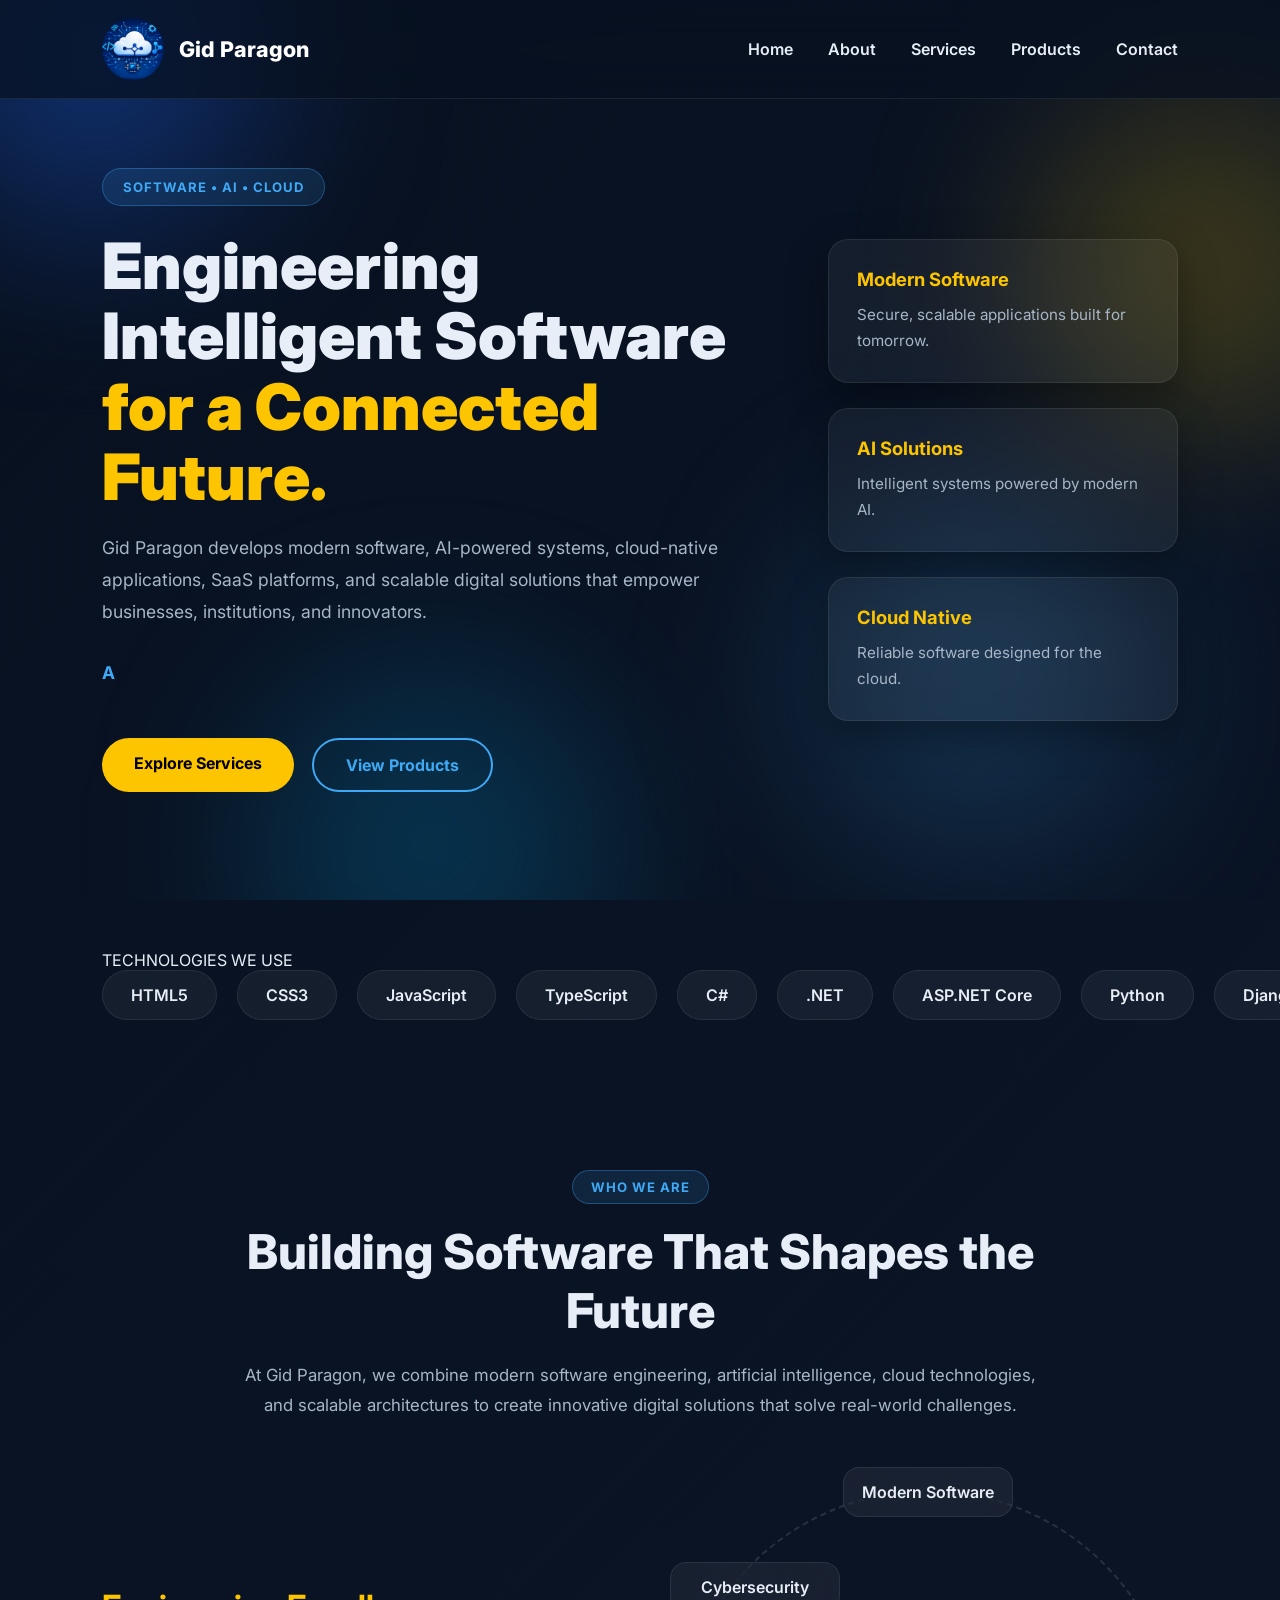
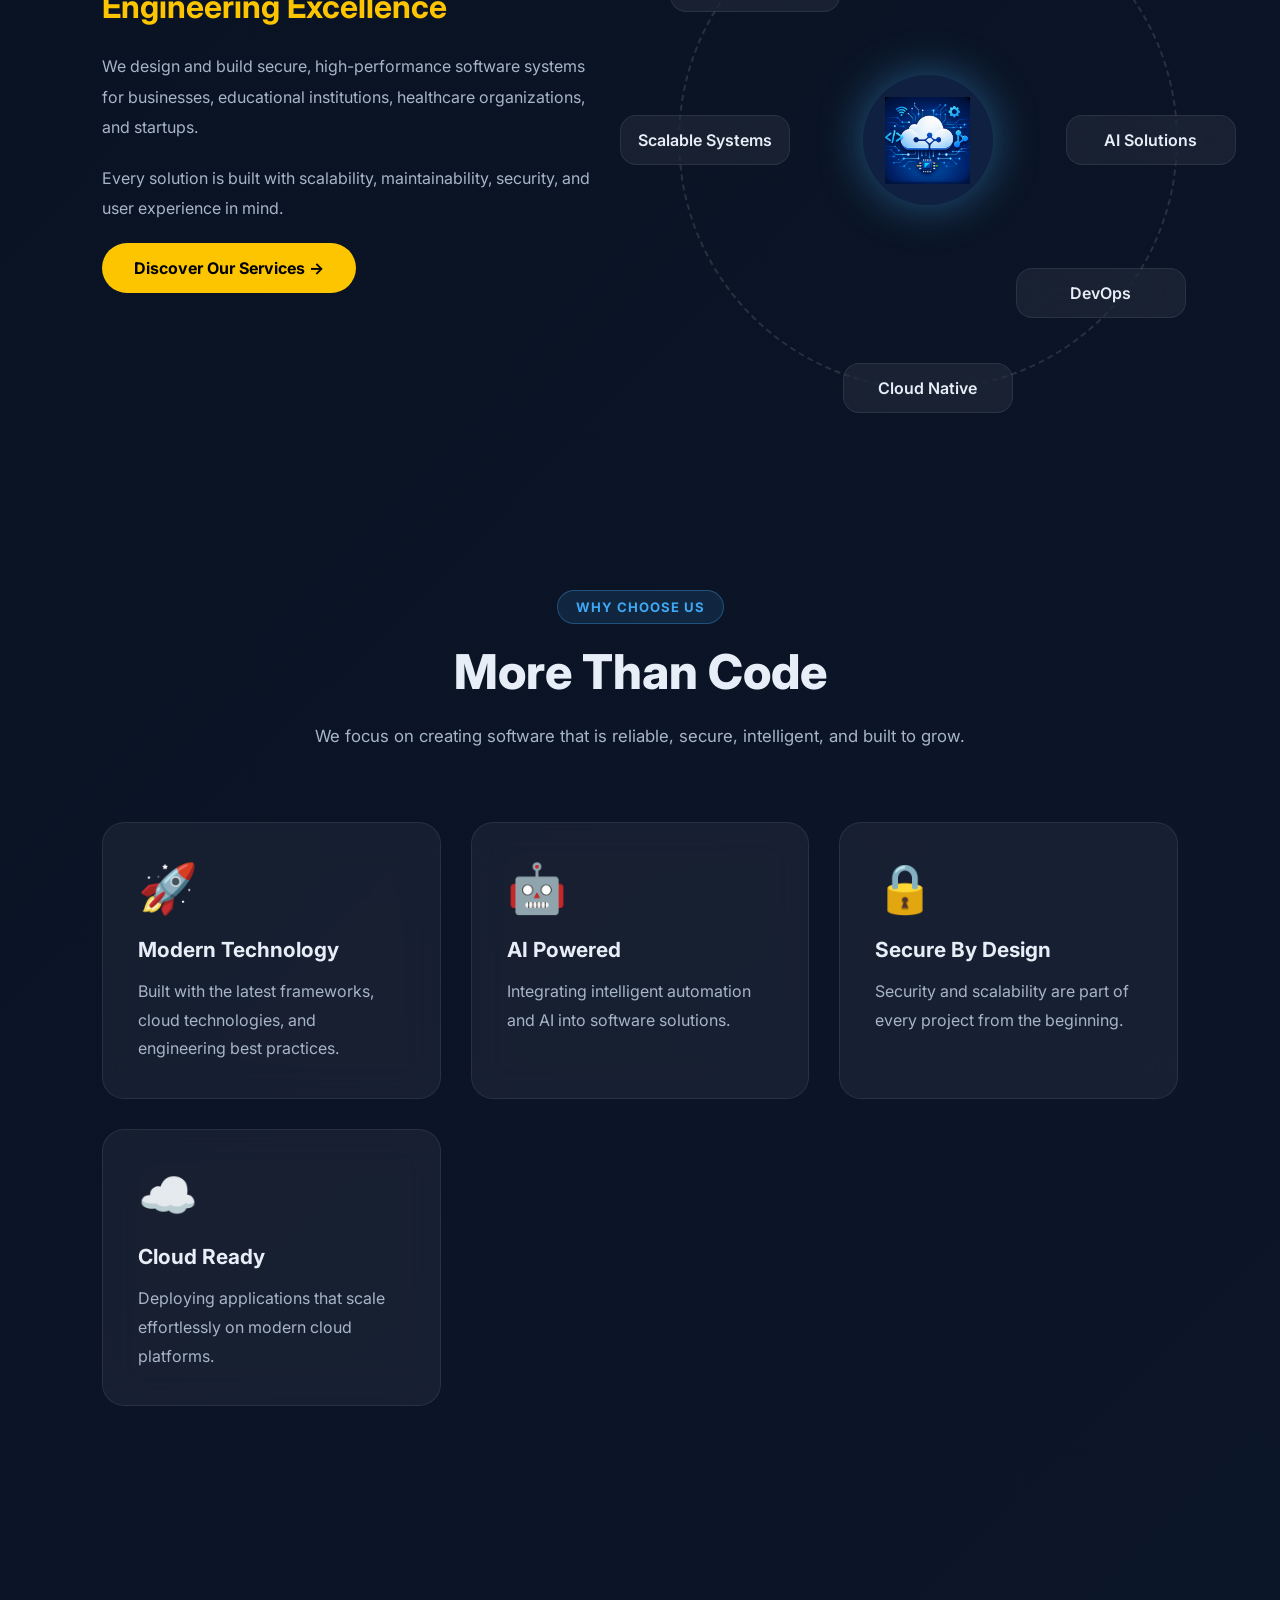
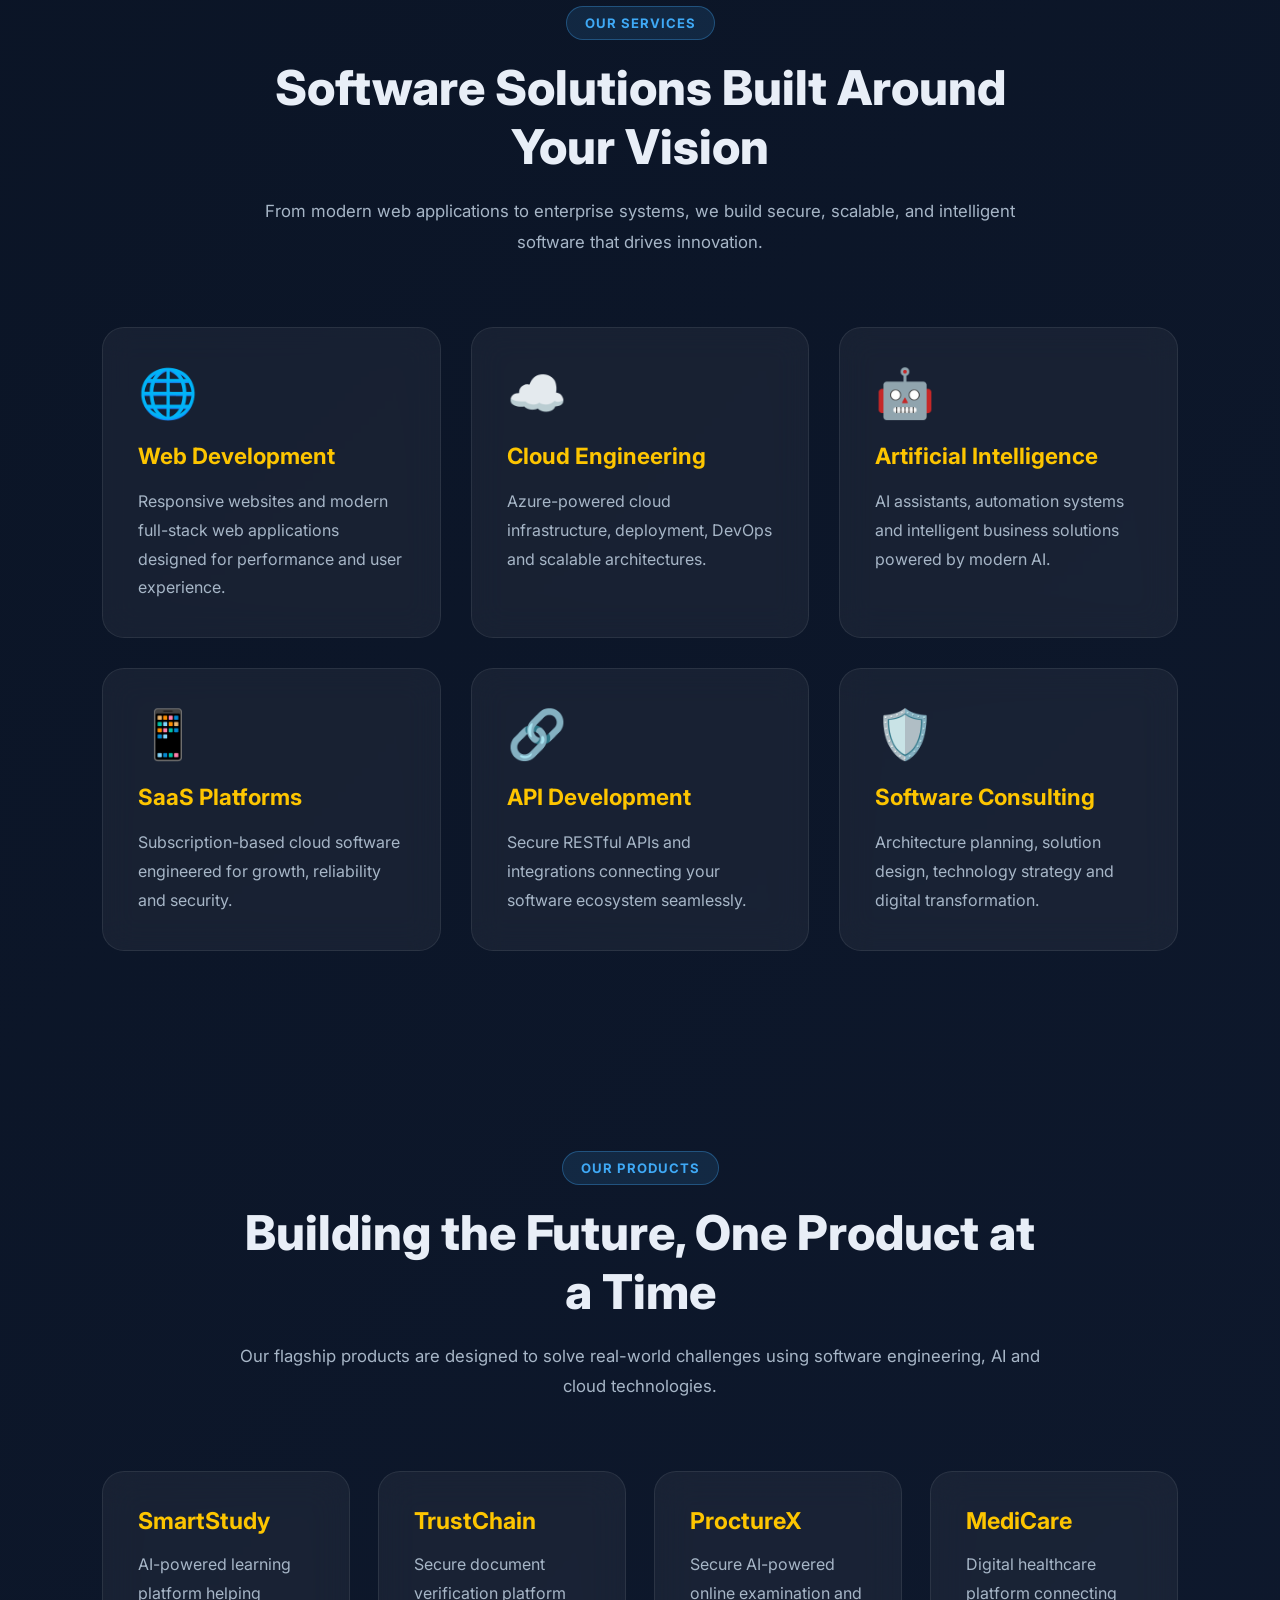
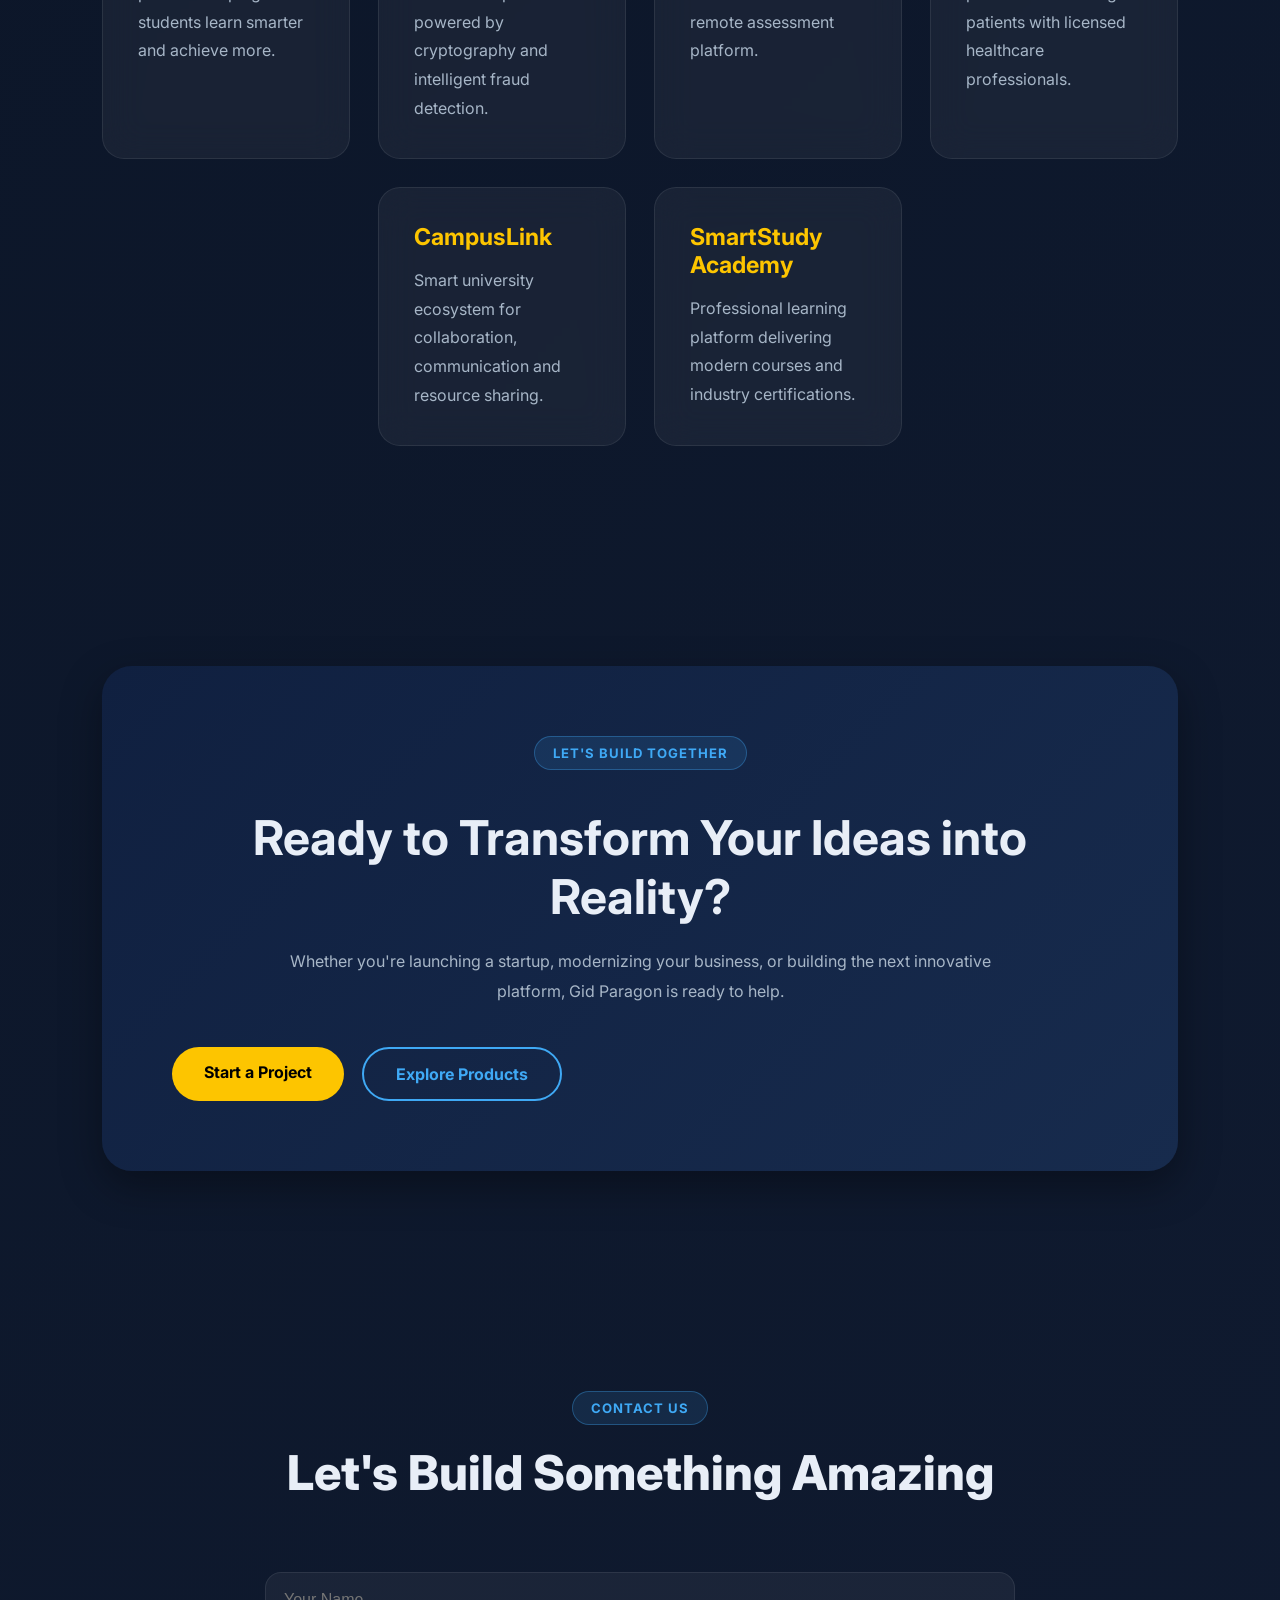
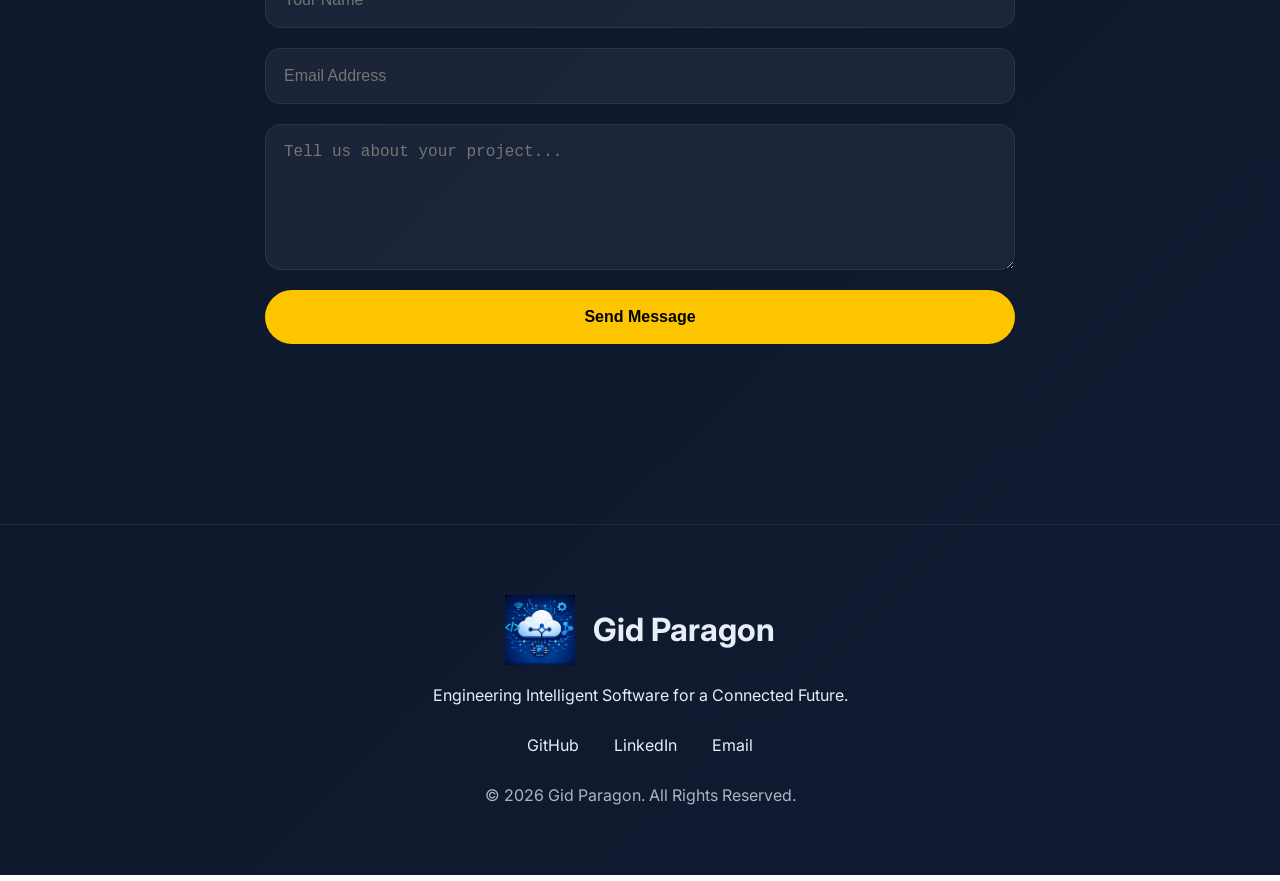
==== index.html @ 9bd905ea "Initial commit" ====
<!DOCTYPE html>
<html lang="en">

<head>

    <meta charset="UTF-8">
    <meta name="viewport" content="width=device-width, initial-scale=1.0">

    <title>Gid Paragon | Engineering Intelligent Software</title>

    <meta name="description" content="Gid Paragon builds secure web applications, AI-powered software, cloud-native systems and scalable digital solutions.">

    <meta name="keywords" content="Software Development, AI, SaaS, Cloud, Azure, Web Development, Gid Paragon">

    <meta name="author" content="Gid Paragon">

    <meta name="theme-color" content="#0B132B">

    <link rel="icon" href="Images/gidparagon.png">

    <link rel="stylesheet" href="style.css">

    <script defer src="script.js"></script>

</head>

<body>

    <!-- Animated Background -->

    <div class="bg-animation">

        <span></span>
        <span></span>
        <span></span>
        <span></span>

    </div>

    <!-- ===========================
            NAVIGATION
    ============================ -->

    <nav>

        <a href="#" class="logo">

            <img src="Images/gidparagon.png" alt="Gid Paragon Logo">

            <span>Gid Paragon</span>

        </a>

        <ul id="nav-links">

            <li><a href="#home">Home</a></li>

            <li><a href="#about">About</a></li>

            <li><a href="#services">Services</a></li>

            <li><a href="#products">Products</a></li>

            <li><a href="#contact">Contact</a></li>

        </ul>

        <div id="menu">

            ☰

        </div>

    </nav>

    <!-- ===========================
            HERO
    ============================ -->

    <header id="home" class="hero">

        <div class="hero-content">

            <span class="hero-tag">

                SOFTWARE • AI • CLOUD

            </span>

            <h1>

                Engineering Intelligent Software

                <span>for a Connected Future.</span>

            </h1>

            <p>

                Gid Paragon develops modern software, AI-powered systems, cloud-native applications, SaaS platforms, and scalable digital solutions that empower businesses, institutions, and innovators.

            </p>

            <div class="typing-box">

                <span id="typing"></span>

            </div>

            <div class="hero-buttons">

                <a href="#services" class="primary-btn">

                    Explore Services

                </a>

                <a href="#products" class="secondary-btn">

                    View Products

                </a>

            </div>

        </div>

        <!-- Floating Cards -->

        <div class="hero-cards">

            <div class="floating-card">

                <h3>Modern Software</h3>

                <p>

                    Secure, scalable applications built for tomorrow.

                </p>

            </div>

            <div class="floating-card">

                <h3>AI Solutions</h3>

                <p>

                    Intelligent systems powered by modern AI.

                </p>

            </div>

            <div class="floating-card">

                <h3>Cloud Native</h3>

                <p>

                    Reliable software designed for the cloud.

                </p>

            </div>

        </div>

    </header>

    <!-- ===========================
            TRUSTED TECHNOLOGIES
    ============================ -->

    <section class="technologies">

        <p class="section-label">

            TECHNOLOGIES WE USE

        </p>

        <div class="tech-scroll">

            <span>HTML5</span>

            <span>CSS3</span>

            <span>JavaScript</span>

            <span>TypeScript</span>

            <span>C#</span>

            <span>.NET</span>

            <span>ASP.NET Core</span>

            <span>Python</span>

            <span>Django</span>

            <span>Azure</span>

            <span>Azure AI</span>

            <span>GitHub</span>

            <span>SQL Server</span>

            <span>MySQL</span>

            <span>REST APIs</span>

        </div>

    </section>
    <!-- ===========================
            ABOUT
    ============================ -->

    <section id="about" class="about">

        <div class="section-header">

            <span class="section-tag">WHO WE ARE</span>

            <h2>Building Software That Shapes the Future</h2>

            <p>
                At Gid Paragon, we combine modern software engineering, artificial intelligence, cloud technologies, and scalable architectures to create innovative digital solutions that solve real-world challenges.
            </p>

        </div>

        <div class="about-grid">

            <div class="about-text">

                <h3>Engineering Excellence</h3>

                <p>

                    We design and build secure, high-performance software systems for businesses, educational institutions, healthcare organizations, and startups.

                </p>

                <p>

                    Every solution is built with scalability, maintainability, security, and user experience in mind.

                </p>

                <a href="#services" class="primary-btn">

                    Discover Our Services →

                </a>

            </div>

            <div class="about-circle">

                <div class="center-logo">

                    <img src="Images/gidparagon.png" alt="Gid Paragon">

                </div>

                <div class="orbit top">
                    Modern Software
                </div>

                <div class="orbit right">
                    AI Solutions
                </div>

                <div class="orbit bottom">
                    Cloud Native
                </div>

                <div class="orbit left">
                    Scalable Systems
                </div>

                <div class="orbit top-left">
                    Cybersecurity
                </div>

                <div class="orbit bottom-right">
                    DevOps
                </div>

            </div>

        </div>

    </section>

    <!-- ===========================
            WHY GID PARAGON
    ============================ -->

    <section class="why">

        <div class="section-header">

            <span class="section-tag">

                WHY CHOOSE US

            </span>

            <h2>

                More Than Code

            </h2>

            <p>

                We focus on creating software that is reliable, secure, intelligent, and built to grow.

            </p>

        </div>

        <div class="why-grid">

            <div class="why-card">

                <div class="icon">

                    🚀

                </div>

                <h3>

                    Modern Technology

                </h3>

                <p>

                    Built with the latest frameworks, cloud technologies, and engineering best practices.

                </p>

            </div>

            <div class="why-card">

                <div class="icon">

                    🤖

                </div>

                <h3>

                    AI Powered

                </h3>

                <p>

                    Integrating intelligent automation and AI into software solutions.

                </p>

            </div>

            <div class="why-card">

                <div class="icon">

                    🔒

                </div>

                <h3>

                    Secure By Design

                </h3>

                <p>

                    Security and scalability are part of every project from the beginning.

                </p>

            </div>

            <div class="why-card">

                <div class="icon">

                    ☁️

                </div>

                <h3>

                    Cloud Ready

                </h3>

                <p>

                    Deploying applications that scale effortlessly on modern cloud platforms.

                </p>

            </div>

        </div>

    </section>
    <!-- ===========================
            SERVICES PREVIEW
    ============================ -->

    <section id="services" class="services">

        <div class="section-header">

            <span class="section-tag">
                OUR SERVICES
            </span>

            <h2>
                Software Solutions Built Around Your Vision
            </h2>

            <p>
                From modern web applications to enterprise systems, we build secure, scalable, and intelligent software that drives innovation.
            </p>

        </div>

        <div class="services-grid">

            <article class="service-card">

                <div class="service-icon">🌐</div>

                <h3>Web Development</h3>

                <p>
                    Responsive websites and modern full-stack web applications designed for performance and user experience.
                </p>

            </article>

            <article class="service-card">

                <div class="service-icon">☁️</div>

                <h3>Cloud Engineering</h3>

                <p>
                    Azure-powered cloud infrastructure, deployment, DevOps and scalable architectures.
                </p>

            </article>

            <article class="service-card">

                <div class="service-icon">🤖</div>

                <h3>Artificial Intelligence</h3>

                <p>
                    AI assistants, automation systems and intelligent business solutions powered by modern AI.
                </p>

            </article>

            <article class="service-card">

                <div class="service-icon">📱</div>

                <h3>SaaS Platforms</h3>

                <p>
                    Subscription-based cloud software engineered for growth, reliability and security.
                </p>

            </article>

            <article class="service-card">

                <div class="service-icon">🔗</div>

                <h3>API Development</h3>

                <p>
                    Secure RESTful APIs and integrations connecting your software ecosystem seamlessly.
                </p>

            </article>

            <article class="service-card">

                <div class="service-icon">🛡️</div>

                <h3>Software Consulting</h3>

                <p>
                    Architecture planning, solution design, technology strategy and digital transformation.
                </p>

            </article>

        </div>

    </section>

    <!-- ===========================
            FEATURED PRODUCTS
    ============================ -->

    <section id="products" class="products">

        <div class="section-header">

            <span class="section-tag">
                OUR PRODUCTS
            </span>

            <h2>
                Building the Future, One Product at a Time
            </h2>

            <p>
                Our flagship products are designed to solve real-world challenges using software engineering, AI and cloud technologies.
            </p>

        </div>

        <div class="project-grid">

            <article class="product-card">

                <h3>SmartStudy</h3>

                <p>
                    AI-powered learning platform helping students learn smarter and achieve more.
                </p>

            </article>

            <article class="product-card">

                <h3>TrustChain</h3>

                <p>
                    Secure document verification platform powered by cryptography and intelligent fraud detection.
                </p>

            </article>

            <article class="product-card">

                <h3>ProctureX</h3>

                <p>
                    Secure AI-powered online examination and remote assessment platform.
                </p>

            </article>

            <article class="product-card">

                <h3>MediCare</h3>

                <p>
                    Digital healthcare platform connecting patients with licensed healthcare professionals.
                </p>

            </article>

            <article class="product-card">

                <h3>CampusLink</h3>

                <p>
                    Smart university ecosystem for collaboration, communication and resource sharing.
                </p>

            </article>

            <article class="product-card">

                <h3>SmartStudy Academy</h3>

                <p>
                    Professional learning platform delivering modern courses and industry certifications.
                </p>

            </article>

        </div>

    </section>

    <!-- ===========================
            CALL TO ACTION
    ============================ -->

    <section class="cta-section">

        <div class="cta-box">

            <span class="section-tag">
                LET'S BUILD TOGETHER
            </span>

            <h2>
                Ready to Transform Your Ideas into Reality?
            </h2>

            <p>
                Whether you're launching a startup, modernizing your business, or building the next innovative platform, Gid Paragon is ready to help.
            </p>

            <div class="hero-buttons">

                <a href="#contact" class="primary-btn">

                    Start a Project

                </a>

                <a href="#products" class="secondary-btn">

                    Explore Products

                </a>

            </div>

        </div>

    </section>

    <!-- ===========================
            CONTACT
    ============================ -->

    <section id="contact" class="contact">

        <div class="section-header">

            <span class="section-tag">
                CONTACT US
            </span>

            <h2>
                Let's Build Something Amazing
            </h2>

        </div>

        <form action="https://formspree.io/f/xnjknpra" method="POST">

            <input type="text" name="name" placeholder="Your Name" required>

            <input type="email" name="email" placeholder="Email Address" required>

            <textarea name="message" rows="6" placeholder="Tell us about your project..." required></textarea>

            <button type="submit">

                Send Message

            </button>

        </form>

    </section>

    <!-- ===========================
            FOOTER
    ============================ -->

    <footer>

        <div class="footer-logo">

            <img src="Images/gidparagon.png" alt="Gid Paragon">

            <h2>Gid Paragon</h2>

        </div>

        <p>

            Engineering Intelligent Software for a Connected Future.

        </p>

        <div class="footer-links">

            <a href="#">GitHub</a>

            <a href="#">LinkedIn</a>

            <a href="mailto:example@gmail.com">Email</a>

        </div>

        <p class="copyright">

            © 2026 Gid Paragon. All Rights Reserved.

        </p>

    </footer>

</body>

</html>
---- style.css ----
/* =====================================================
   GID PARAGON WEBSITE V2.0
   Modern Software Company Theme
===================================================== */


/* GOOGLE FONT */

@import url('https://fonts.googleapis.com/css2?family=Inter:wght@300;400;500;600;700;800;900&display=swap');

/* ==========================
        ROOT VARIABLES
========================== */

:root {
    --bg: #081120;
    --bg2: #101B31;
    --card: #13213D;
    --primary: #3FA9F5;
    --secondary: #FDC500;
    --white: #ffffff;
    --text: #E8EEF7;
    --muted: #A7B6C7;
    --radius: 18px;
    --shadow: 0 15px 40px rgba(0, 0, 0, .35);
}


/* ==========================
        RESET
========================== */

* {
    margin: 0;
    padding: 0;
    box-sizing: border-box;
}

html {
    scroll-behavior: smooth;
}

body {
    font-family: "Inter", sans-serif;
    background: linear-gradient( 135deg, var(--bg), var(--bg2));
    color: var(--text);
    overflow-x: hidden;
}


/* ==========================
    BACKGROUND ANIMATION
========================== */

.bg-animation {
    position: fixed;
    inset: 0;
    overflow: hidden;
    z-index: -2;
}

.bg-animation span {
    position: absolute;
    width: 350px;
    height: 350px;
    border-radius: 50%;
    filter: blur(90px);
    animation: float 15s infinite ease-in-out;
}

.bg-animation span:nth-child(1) {
    background: #1f6bff55;
    top: -120px;
    left: -80px;
}

.bg-animation span:nth-child(2) {
    background: #fdc50033;
    right: -100px;
    top: 10%;
}

.bg-animation span:nth-child(3) {
    background: #00b8ff33;
    bottom: -120px;
    left: 20%;
}

.bg-animation span:nth-child(4) {
    background: #3FA9F533;
    bottom: 5%;
    right: 10%;
}

@keyframes float {
    0%,
    100% {
        transform: translateY(0) scale(1);
    }
    50% {
        transform: translateY(-40px) scale(1.12);
    }
}


/* ==========================
        NAVBAR
========================== */

nav {
    position: fixed;
    top: 0;
    left: 0;
    width: 100%;
    display: flex;
    justify-content: space-between;
    align-items: center;
    padding: 18px 8%;
    background: rgba(8, 17, 32, .72);
    backdrop-filter: blur(18px);
    border-bottom: 1px solid rgba(255, 255, 255, .08);
    z-index: 1000;
    transition: .4s;
}

.logo {
    display: flex;
    align-items: center;
    gap: 15px;
    text-decoration: none;
}

.logo img {
    width: 62px;
    height: 62px;
    border-radius: 50%;
}

.logo span {
    font-size: 1.35rem;
    font-weight: 800;
    color: var(--white);
}

#nav-links {
    display: flex;
    gap: 35px;
    list-style: none;
}

#nav-links a {
    text-decoration: none;
    color: var(--text);
    font-weight: 600;
    transition: .35s;
    position: relative;
}

#nav-links a::after {
    content: "";
    position: absolute;
    left: 0;
    bottom: -7px;
    width: 0;
    height: 2px;
    background: var(--secondary);
    transition: .35s;
}

#nav-links a:hover {
    color: var(--secondary);
}

#nav-links a:hover::after {
    width: 100%;
}

#menu {
    display: none;
    font-size: 32px;
    cursor: pointer;
    color: white;
}


/* ==========================
        HERO
========================== */

.hero {
    min-height: 100vh;
    display: flex;
    justify-content: space-between;
    align-items: center;
    padding: 140px 8% 80px;
    gap: 60px;
}

.hero-content {
    flex: 1;
}

.hero-tag {
    display: inline-block;
    padding: 10px 20px;
    background: #3FA9F520;
    border: 1px solid #3FA9F555;
    border-radius: 40px;
    font-size: .82rem;
    font-weight: 700;
    letter-spacing: 1px;
    margin-bottom: 25px;
    color: var(--primary);
}

.hero h1 {
    font-size: 4rem;
    line-height: 1.1;
    font-weight: 900;
    margin-bottom: 20px;
}

.hero h1 span {
    display: block;
    color: var(--secondary);
}

.hero p {
    font-size: 1.1rem;
    color: var(--muted);
    max-width: 650px;
    margin-bottom: 35px;
    line-height: 1.8;
}


/* Typing */

.typing-box {
    height: 36px;
    font-size: 1.1rem;
    font-weight: 700;
    color: var(--primary);
    margin-bottom: 40px;
}


/* Buttons */

.hero-buttons {
    display: flex;
    gap: 18px;
    flex-wrap: wrap;
}

.primary-btn {
    display: inline-block;
    padding: 15px 32px;
    background: var(--secondary);
    color: #000;
    text-decoration: none;
    font-weight: 700;
    border-radius: 50px;
    transition: .35s;
}

.primary-btn:hover {
    transform: translateY(-4px);
    box-shadow: 0 15px 35px rgba(253, 197, 0, .35);
}

.secondary-btn {
    display: inline-block;
    padding: 15px 32px;
    border: 2px solid var(--primary);
    border-radius: 50px;
    text-decoration: none;
    font-weight: 700;
    color: var(--primary);
    transition: .35s;
}

.secondary-btn:hover {
    background: var(--primary);
    color: white;
}


/* Hero Cards */

.hero-cards {
    display: grid;
    gap: 25px;
    width: 350px;
}

.floating-card {
    background: rgba(255, 255, 255, .05);
    backdrop-filter: blur(16px);
    padding: 28px;
    border-radius: 20px;
    border: 1px solid rgba(255, 255, 255, .08);
    box-shadow: var(--shadow);
    transition: .35s;
}

.floating-card:hover {
    transform: translateY(-8px);
    border-color: var(--secondary);
}

.floating-card h3 {
    margin-bottom: 12px;
    font-size: 1.15rem;
    color: var(--secondary);
}

.floating-card p {
    margin: 0;
    font-size: .95rem;
    line-height: 1.7;
}


/* =====================================================
        COMMON SECTIONS
===================================================== */

section {
    padding: 100px 8%;
}

.section-header {
    max-width: 800px;
    margin: 0 auto 70px;
    text-align: center;
}

.section-tag {
    display: inline-block;
    padding: 8px 18px;
    border-radius: 40px;
    background: #3FA9F520;
    border: 1px solid #3FA9F555;
    color: var(--primary);
    font-size: .82rem;
    font-weight: 700;
    letter-spacing: 1px;
    margin-bottom: 18px;
}

.section-header h2 {
    font-size: 3rem;
    margin-bottom: 20px;
    font-weight: 800;
}

.section-header p {
    font-size: 1.05rem;
    line-height: 1.8;
    color: var(--muted);
}


/* =====================================================
            TECHNOLOGY STRIP
    ===================================================== */

.technologies {
    overflow: hidden;
    padding-top: 50px;
    padding-bottom: 50px;
}

.tech-scroll {
    display: flex;
    gap: 20px;
    width: max-content;
    animation: marquee 30s linear infinite;
}

.tech-scroll span {
    padding: 14px 28px;
    background: rgba(255, 255, 255, .05);
    border: 1px solid rgba(255, 255, 255, .08);
    border-radius: 50px;
    font-weight: 600;
    white-space: nowrap;
    transition: .3s;
}

.tech-scroll span:hover {
    background: var(--primary);
    color: white;
    transform: translateY(-5px);
}

@keyframes marquee {
    from {
        transform: translateX(0);
    }
    to {
        transform: translateX(-50%);
    }
}


/* =====================================================
            ABOUT
    ===================================================== */

.about-grid {
    display: grid;
    grid-template-columns: 1fr 1fr;
    gap: 80px;
    align-items: center;
}

.about-text h3 {
    font-size: 2rem;
    margin-bottom: 25px;
    color: var(--secondary);
}

.about-text p {
    margin-bottom: 20px;
    line-height: 1.9;
    color: var(--muted);
}


/* =====================================================
            EXPERTISE ORBIT
    ===================================================== */

.about-circle {
    position: relative;
    width: 500px;
    height: 500px;
    margin: auto;
    border: 2px dashed rgba(255, 255, 255, .12);
    border-radius: 50%;
    animation: spinSlow 45s linear infinite;
}

.center-logo {
    position: absolute;
    top: 50%;
    left: 50%;
    transform: translate(-50%, -50%);
    width: 130px;
    height: 130px;
    border-radius: 50%;
    background: #102040;
    display: flex;
    justify-content: center;
    align-items: center;
    box-shadow: 0 0 45px rgba(63, 169, 245, .45);
    animation: pulse 3s infinite;
}

.center-logo img {
    width: 85px;
}

.orbit {
    position: absolute;
    width: 170px;
    padding: 14px;
    text-align: center;
    background: rgba(255, 255, 255, .06);
    backdrop-filter: blur(16px);
    border-radius: 16px;
    border: 1px solid rgba(255, 255, 255, .08);
    font-weight: 600;
    transition: .35s;
}

.orbit:hover {
    background: var(--primary);
    transform: scale(1.08);
    color: white;
}


/* Positions */

.top {
    top: -25px;
    left: 50%;
    transform: translateX(-50%);
}

.right {
    right: -60px;
    top: 50%;
    transform: translateY(-50%);
}

.bottom {
    bottom: -25px;
    left: 50%;
    transform: translateX(-50%);
}

.left {
    left: -60px;
    top: 50%;
    transform: translateY(-50%);
}

.top-left {
    left: -10px;
    top: 70px;
}

.bottom-right {
    right: -10px;
    bottom: 70px;
}


/* =====================================================
            WHY SECTION
    ===================================================== */

.why-grid {
    display: grid;
    grid-template-columns: repeat(auto-fit, minmax(250px, 1fr));
    gap: 30px;
}

.why-card {
    background: rgba(255, 255, 255, .05);
    backdrop-filter: blur(18px);
    border-radius: 22px;
    padding: 35px;
    transition: .35s;
    border: 1px solid rgba(255, 255, 255, .08);
}

.why-card:hover {
    transform: translateY(-10px);
    border-color: var(--secondary);
}

.icon {
    font-size: 3rem;
    margin-bottom: 20px;
}

.why-card h3 {
    margin-bottom: 15px;
    font-size: 1.3rem;
}

.why-card p {
    line-height: 1.8;
    color: var(--muted);
}


/* =====================================================
            ANIMATIONS
    ===================================================== */

@keyframes pulse {
    0%,
    100% {
        box-shadow: 0 0 35px rgba(63, 169, 245, .4);
    }
    50% {
        box-shadow: 0 0 70px rgba(253, 197, 0, .55);
    }
}

@keyframes spinSlow {
    from {
        transform: rotate(0);
    }
    to {
        transform: rotate(360deg);
    }
}


/* Keep logo upright */

.center-logo {
    animation: pulse 3s infinite;
}


/* =====================================================
        SERVICES
===================================================== */

.services-grid {
    display: grid;
    grid-template-columns: repeat(auto-fit, minmax(300px, 1fr));
    gap: 30px;
}

.service-card {
    background: rgba(255, 255, 255, .05);
    backdrop-filter: blur(16px);
    border-radius: 22px;
    padding: 35px;
    border: 1px solid rgba(255, 255, 255, .08);
    transition: .35s;
    position: relative;
    overflow: hidden;
}

.service-card::before {
    content: "";
    position: absolute;
    top: 0;
    left: 0;
    width: 100%;
    height: 4px;
    background: linear-gradient(90deg, var(--primary), var(--secondary));
    transform: scaleX(0);
    transition: .4s;
}

.service-card:hover::before {
    transform: scaleX(1);
}

.service-card:hover {
    transform: translateY(-12px);
    box-shadow: var(--shadow);
}

.service-icon {
    font-size: 3rem;
    margin-bottom: 20px;
}

.service-card h3 {
    margin-bottom: 18px;
    font-size: 1.4rem;
    color: var(--secondary);
}

.service-card p {
    color: var(--muted);
    line-height: 1.8;
}


/* =====================================================
        PRODUCTS
===================================================== */

.project-grid {
    display: flex;
    flex-wrap: wrap;
    justify-content: center;
    gap: 28px;
    margin-top: 50px;
}

.product-card {
    flex: 0 0 calc(25% - 21px);
    max-width: calc(25% - 21px);
    background: rgba(255, 255, 255, .05);
    backdrop-filter: blur(18px);
    padding: 35px;
    border-radius: 22px;
    border: 1px solid rgba(255, 255, 255, .08);
    transition: .35s;
    cursor: pointer;
}

.product-card:hover {
    transform: translateY(-12px);
    border-color: var(--secondary);
    box-shadow: var(--shadow);
}

.product-card h3 {
    font-size: 1.45rem;
    margin-bottom: 15px;
    color: var(--secondary);
}

.product-card p {
    line-height: 1.8;
    color: var(--muted);
}


/* =====================================================
        CTA
===================================================== */

.cta-section {
    padding: 120px 8%;
}

.cta-box {
    background: linear-gradient(135deg, #102040, #172B4D);
    padding: 70px;
    border-radius: 30px;
    text-align: center;
    box-shadow: var(--shadow);
}

.cta-box h2 {
    font-size: 3rem;
    margin: 20px 0;
}

.cta-box p {
    max-width: 750px;
    margin: auto;
    margin-bottom: 40px;
    color: var(--muted);
    line-height: 1.9;
}


/* =====================================================
        CONTACT
===================================================== */

form {
    max-width: 750px;
    margin: auto;
    display: flex;
    flex-direction: column;
    gap: 20px;
}

input,
textarea {
    background: rgba(255, 255, 255, .05);
    border: 1px solid rgba(255, 255, 255, .08);
    padding: 18px;
    border-radius: 16px;
    font-size: 1rem;
    color: white;
    outline: none;
    transition: .3s;
}

input:focus,
textarea:focus {
    border-color: var(--primary);
    box-shadow: 0 0 20px rgba(63, 169, 245, .2);
}

button {
    padding: 18px;
    border: none;
    border-radius: 50px;
    background: var(--secondary);
    font-size: 1rem;
    font-weight: 700;
    cursor: pointer;
    transition: .35s;
}

button:hover {
    transform: translateY(-4px);
}


/* =====================================================
        FOOTER
===================================================== */

footer {
    padding: 70px 8%;
    margin-top: 80px;
    border-top: 1px solid rgba(255, 255, 255, .08);
    text-align: center;
}

.footer-logo {
    display: flex;
    justify-content: center;
    align-items: center;
    gap: 18px;
    margin-bottom: 20px;
}

.footer-logo img {
    width: 70px;
    height: 70px;
}

.footer-logo h2 {
    font-size: 2rem;
}

.footer-links {
    display: flex;
    justify-content: center;
    gap: 35px;
    margin: 30px 0;
    flex-wrap: wrap;
}

.footer-links a {
    text-decoration: none;
    color: var(--text);
    transition: .3s;
}

.footer-links a:hover {
    color: var(--secondary);
}

.copyright {
    margin-top: 25px;
    color: var(--muted);
}


/* =====================================================
        MOBILE
===================================================== */

@media(max-width:1100px) {
    .hero {
        flex-direction: column;
        text-align: center;
    }
    .hero-cards {
        width: 100%;
        max-width: 450px;
    }
    .about-grid {
        grid-template-columns: 1fr;
    }
    .about-circle {
        transform: scale(.9);
    }
    .product-card {
        flex: 0 0 calc(50% - 18px);
        max-width: calc(50% - 18px);
    }
}

@media(max-width:768px) {
    #menu {
        display: block;
    }
    #nav-links {
        position: fixed;
        top: 90px;
        right: -100%;
        width: 280px;
        background: #081120;
        padding: 40px;
        display: flex;
        flex-direction: column;
        gap: 25px;
        transition: .4s;
        height: 100vh;
    }
    #nav-links.show {
        right: 0;
    }
    .hero h1 {
        font-size: 2.6rem;
    }
    .section-header h2 {
        font-size: 2.2rem;
    }
    .about-circle {
        width: 340px;
        height: 340px;
    }
    .orbit {
        width: 120px;
        font-size: .8rem;
        padding: 10px;
    }
    .product-card {
        flex: 0 0 100%;
        max-width: 100%;
    }
    .cta-box {
        padding: 45px 25px;
    }
    .cta-box h2 {
        font-size: 2rem;
    }
}

@media(max-width:480px) {
    .hero {
        padding-top: 120px;
    }
    .hero-buttons {
        flex-direction: column;
    }
    .primary-btn,
    .secondary-btn {
        width: 100%;
        text-align: center;
    }
    .logo img {
        width: 50px;
        height: 50px;
    }
    .logo span {
        font-size: 1.1rem;
    }
    .about-circle {
        transform: scale(.75);
        margin-left: -25px;
    }
}

#nav-links a.active {
    color: var(--secondary);
}

#nav-links a.active::after {
    width: 100%;
}
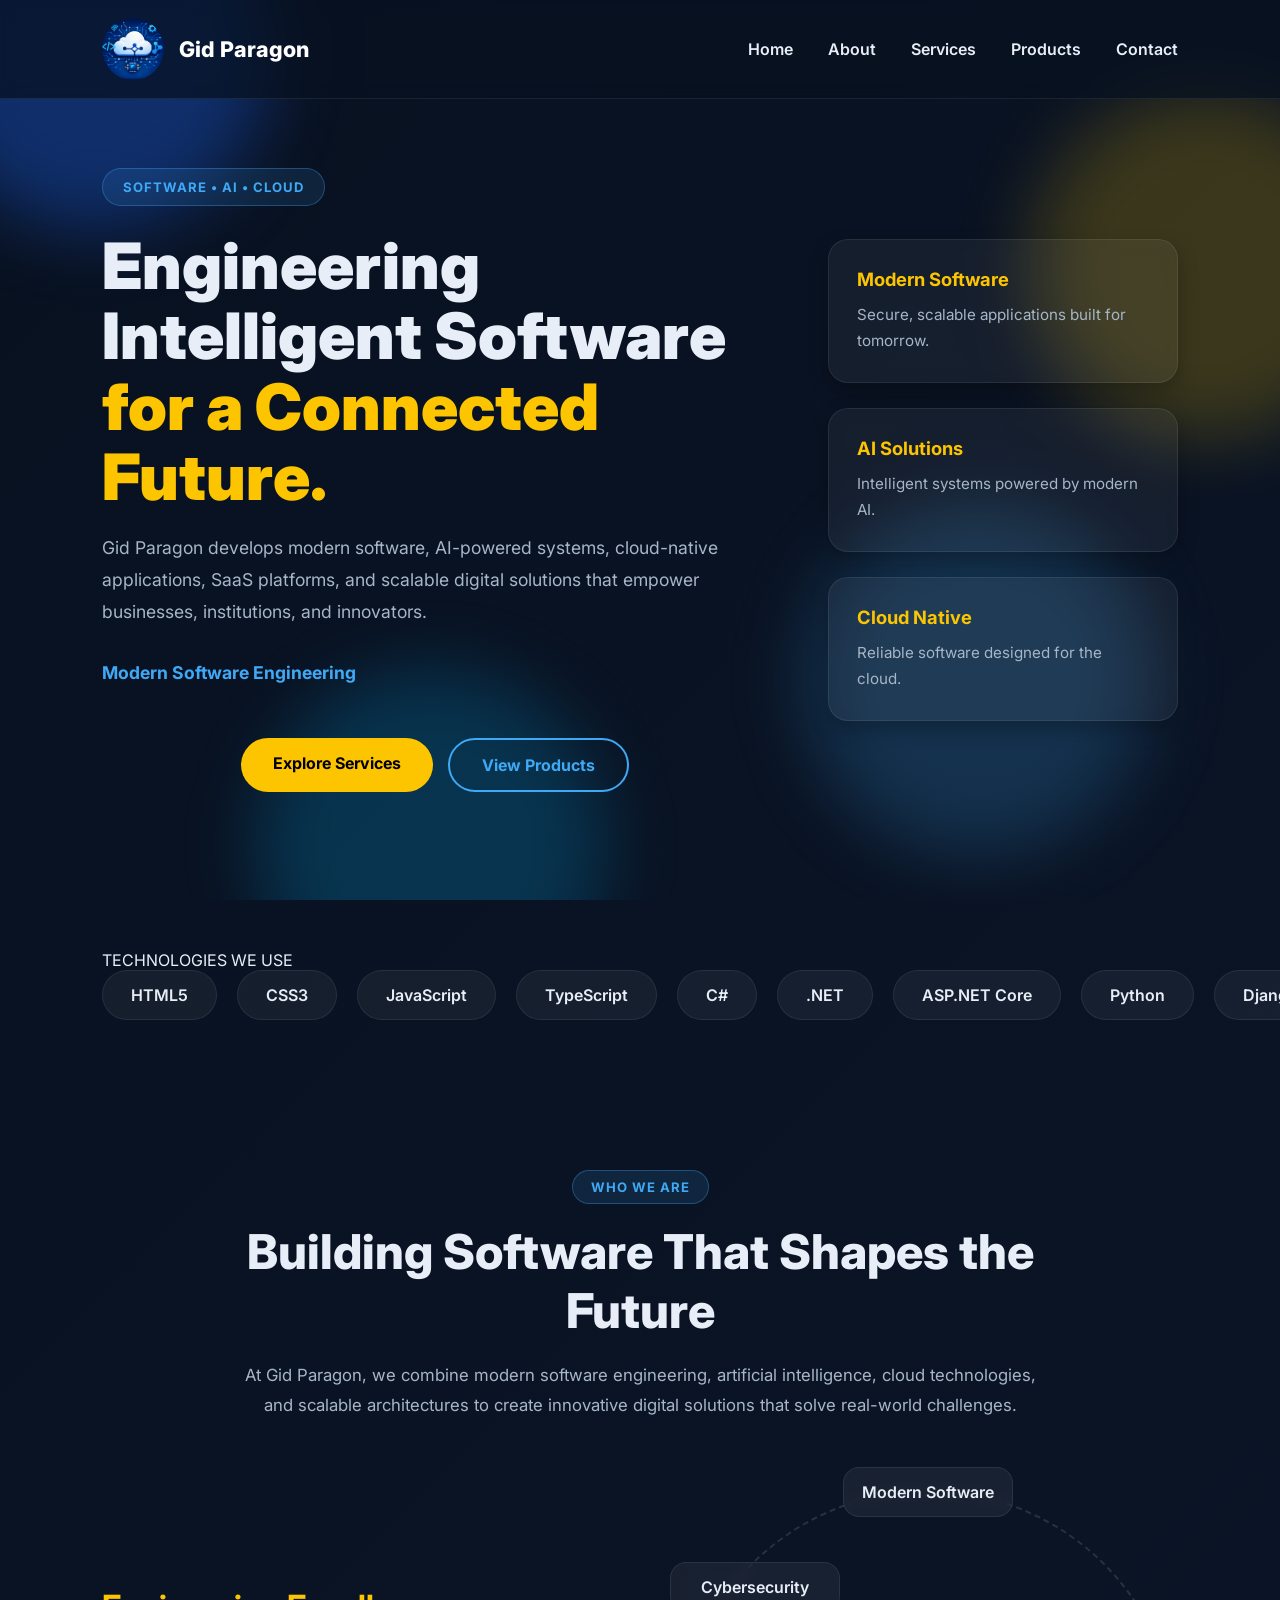
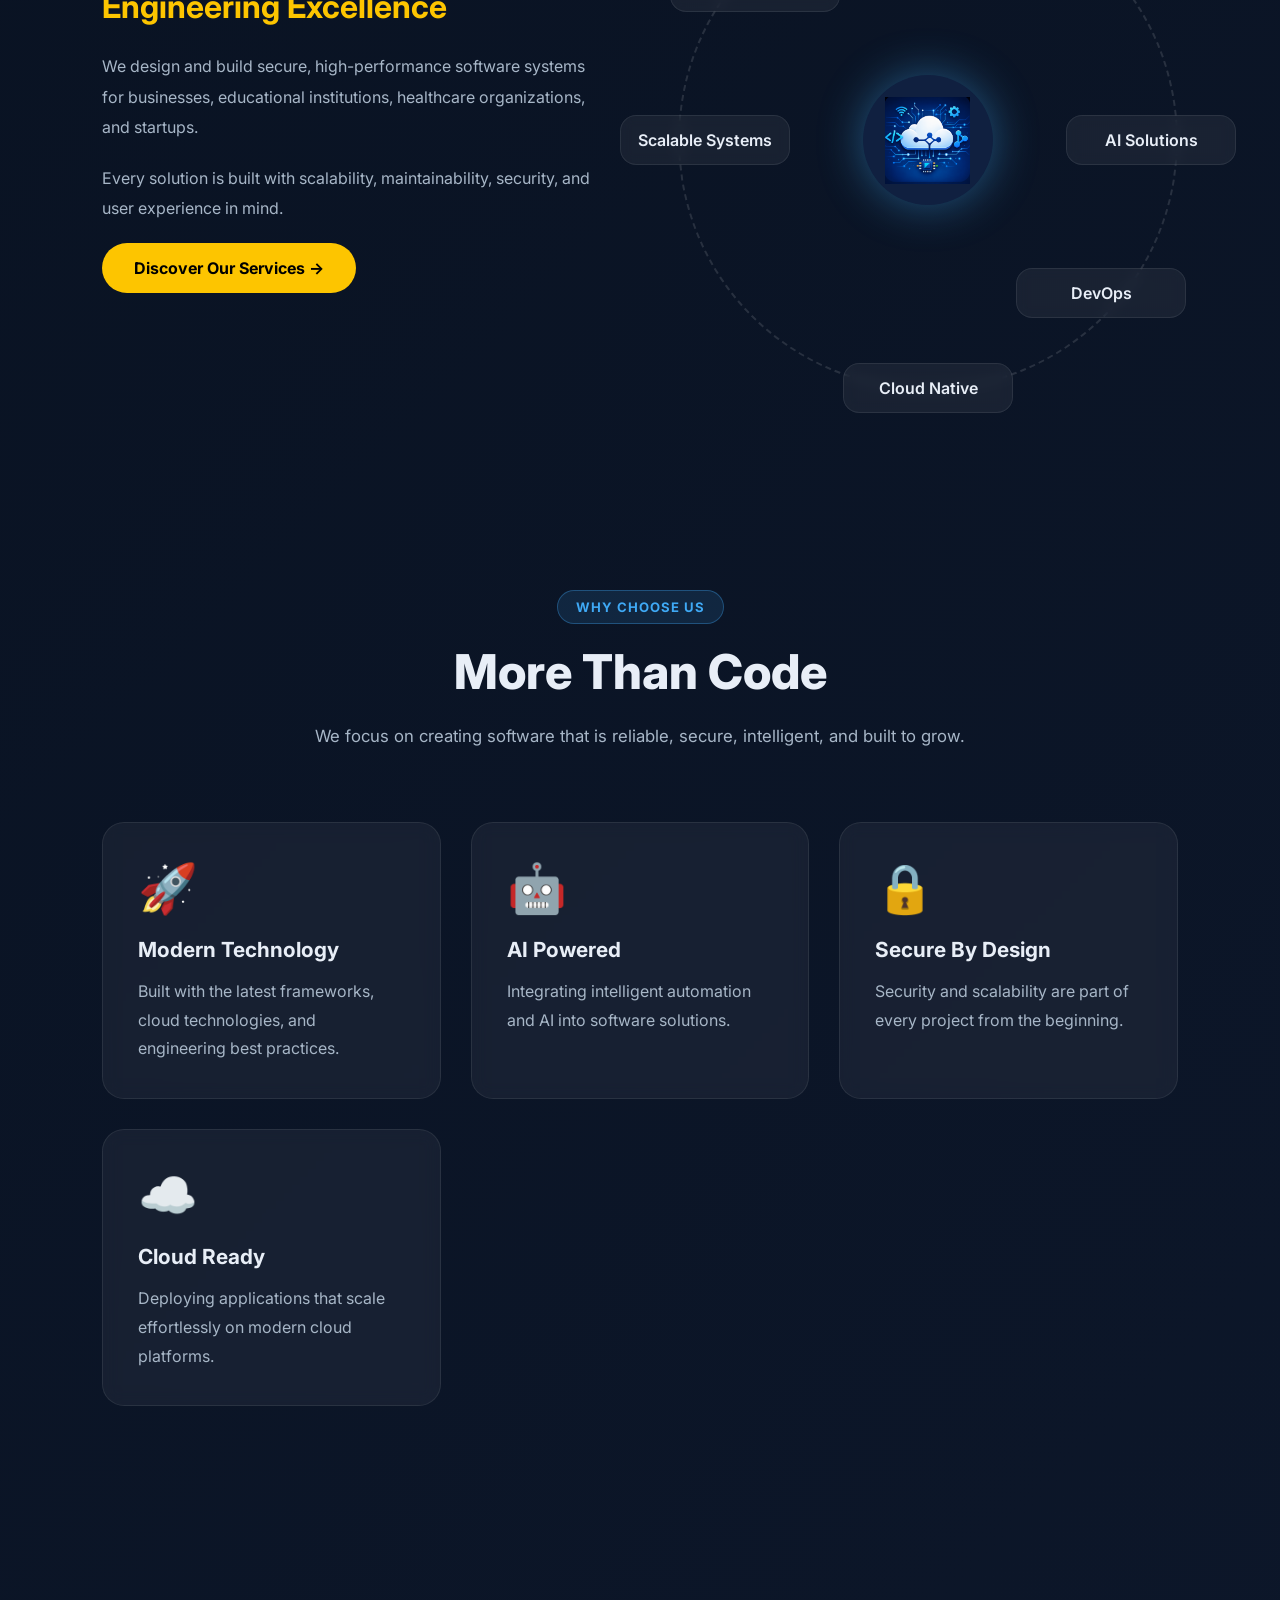
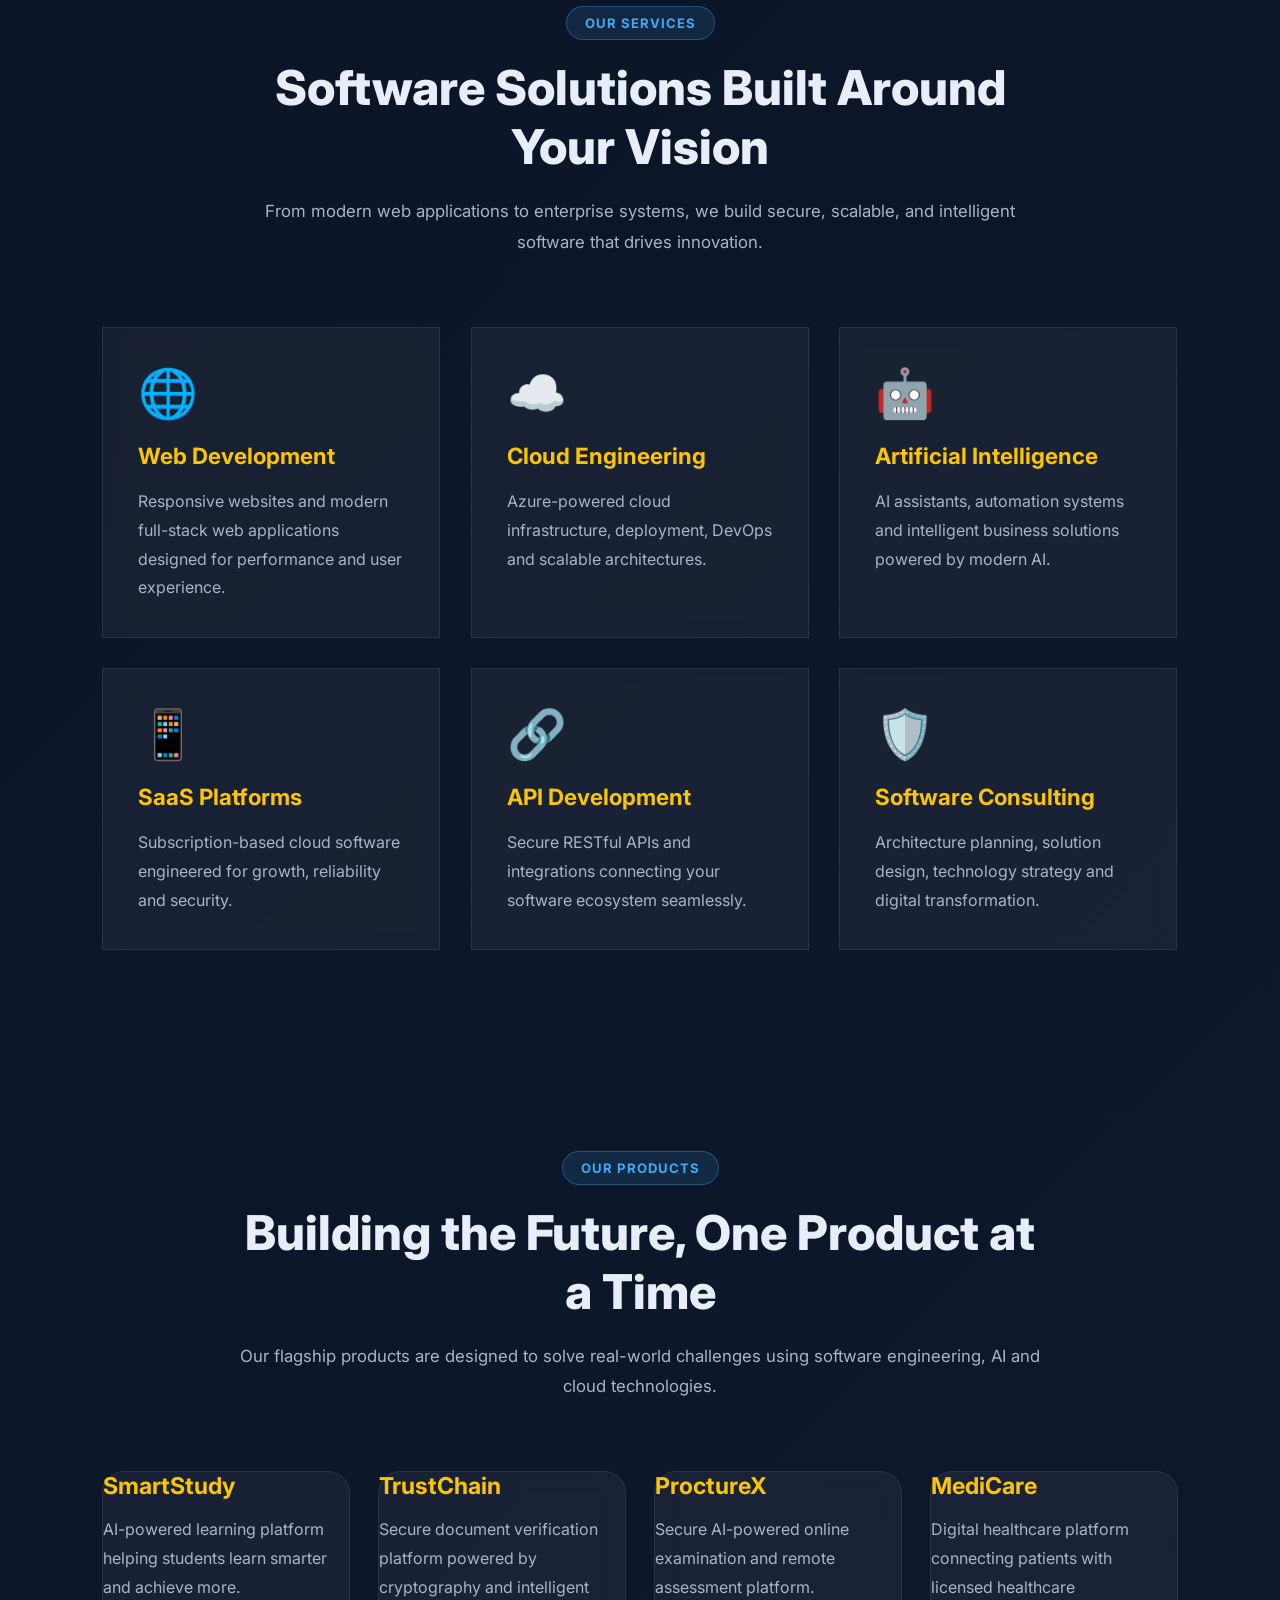
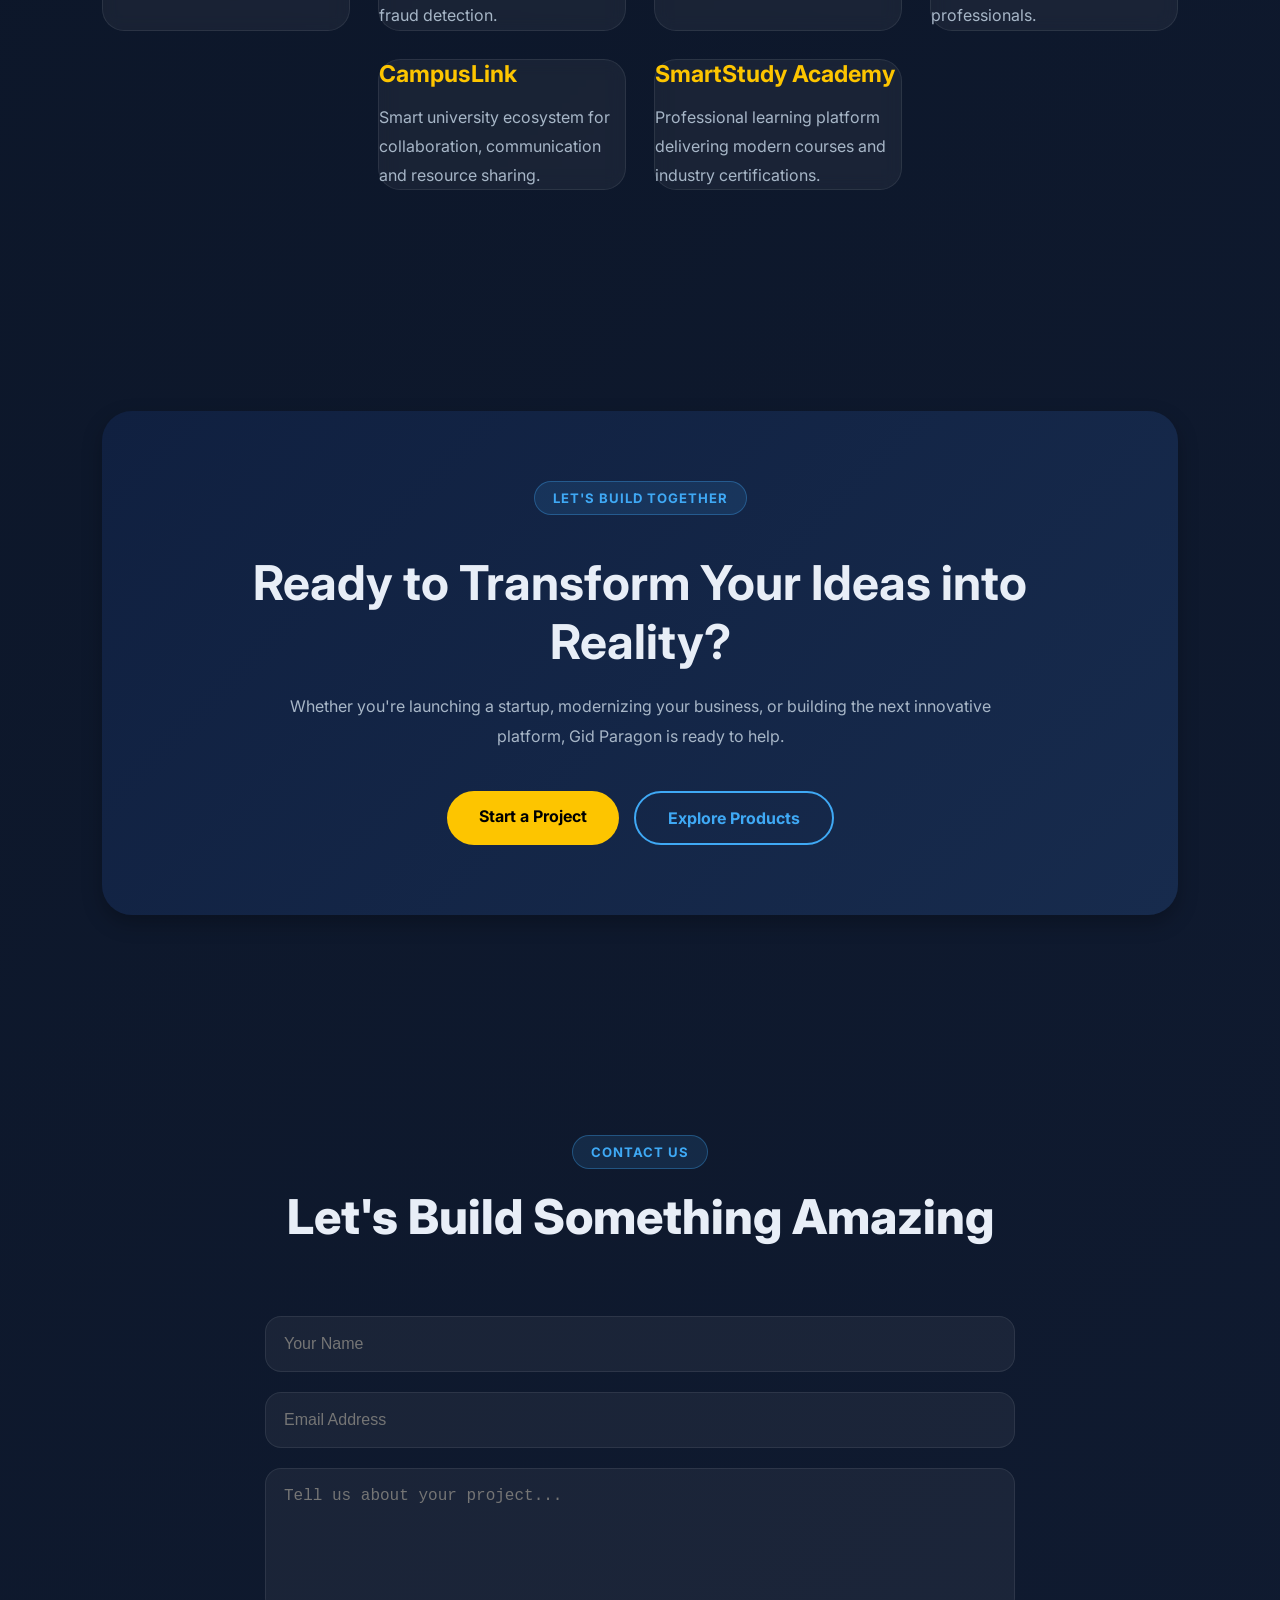
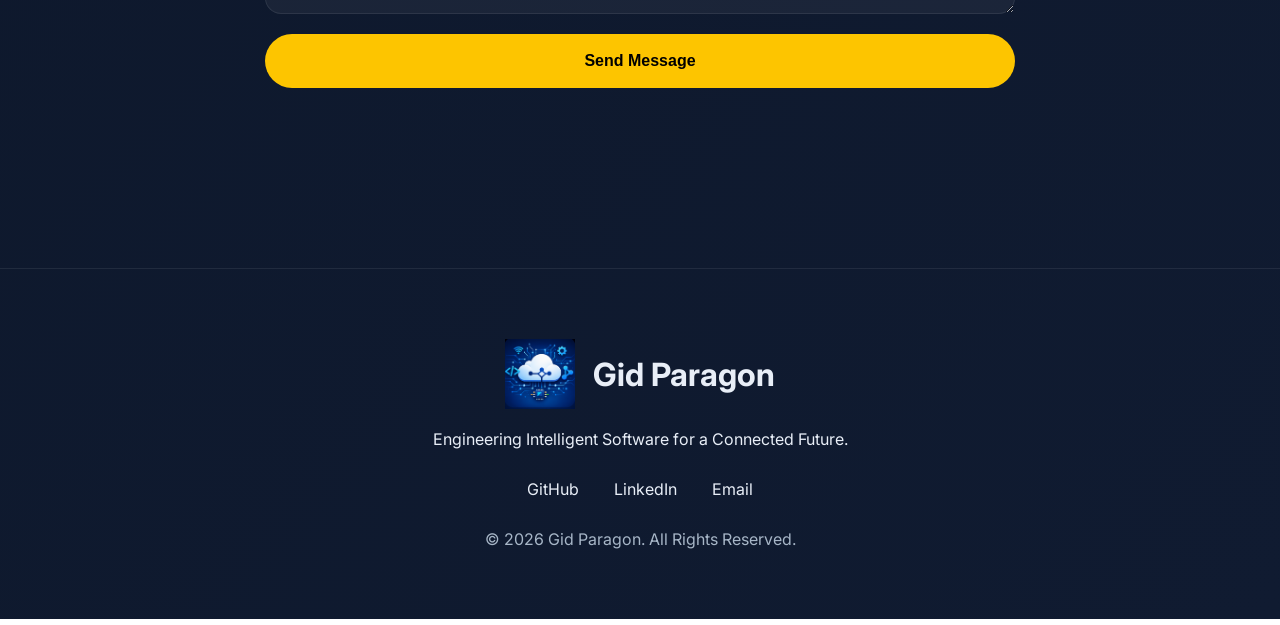
==== commit 06995de1: "Optimising Perfomers and site laziness" ====
--- a/index.html
+++ b/index.html
@@ -175,7 +175,7 @@
 
     <section class="technologies">
 
-        <p class="section-label">
+        <p class="section-label" id="tech-stack">
 
             TECHNOLOGIES WE USE
 
--- a/style.css
+++ b/style.css
@@ -1,926 +1,907 @@
-/* =====================================================
+        /* =====================================================
    GID PARAGON WEBSITE V2.0
    Modern Software Company Theme
 ===================================================== */
-
-
-/* GOOGLE FONT */
-
-@import url('https://fonts.googleapis.com/css2?family=Inter:wght@300;400;500;600;700;800;900&display=swap');
-
-/* ==========================
+        /* GOOGLE FONT */
+        
+        @import url('https://fonts.googleapis.com/css2?family=Inter:wght@300;400;500;600;700;800;900&display=swap');
+        /* ==========================
         ROOT VARIABLES
 ========================== */
-
-:root {
-    --bg: #081120;
-    --bg2: #101B31;
-    --card: #13213D;
-    --primary: #3FA9F5;
-    --secondary: #FDC500;
-    --white: #ffffff;
-    --text: #E8EEF7;
-    --muted: #A7B6C7;
-    --radius: 18px;
-    --shadow: 0 15px 40px rgba(0, 0, 0, .35);
-}
-
-
-/* ==========================
+        
+         :root {
+            --bg: #081120;
+            --bg2: #101B31;
+            --card: #13213D;
+            --primary: #3FA9F5;
+            --secondary: #FDC500;
+            --white: #ffffff;
+            --text: #E8EEF7;
+            --muted: #A7B6C7;
+            --radius: 18px;
+            --shadow: 0 8px 20px rgba(0, 0, 0, .25);
+        }
+        /* ==========================
         RESET
 ========================== */
-
-* {
-    margin: 0;
-    padding: 0;
-    box-sizing: border-box;
-}
-
-html {
-    scroll-behavior: smooth;
-}
-
-body {
-    font-family: "Inter", sans-serif;
-    background: linear-gradient( 135deg, var(--bg), var(--bg2));
-    color: var(--text);
-    overflow-x: hidden;
-}
-
-
-/* ==========================
+        
+        * {
+            margin: 0;
+            padding: 0;
+            box-sizing: border-box;
+        }
+        
+        html {
+            scroll-behavior: smooth;
+        }
+        
+        body {
+            font-family: "Inter", sans-serif;
+            background: linear-gradient( 135deg, var(--bg), var(--bg2));
+            color: var(--text);
+            overflow-x: hidden;
+        }
+        /* ==========================
     BACKGROUND ANIMATION
 ========================== */
-
-.bg-animation {
-    position: fixed;
-    inset: 0;
-    overflow: hidden;
-    z-index: -2;
-}
-
-.bg-animation span {
-    position: absolute;
-    width: 350px;
-    height: 350px;
-    border-radius: 50%;
-    filter: blur(90px);
-    animation: float 15s infinite ease-in-out;
-}
-
-.bg-animation span:nth-child(1) {
-    background: #1f6bff55;
-    top: -120px;
-    left: -80px;
-}
-
-.bg-animation span:nth-child(2) {
-    background: #fdc50033;
-    right: -100px;
-    top: 10%;
-}
-
-.bg-animation span:nth-child(3) {
-    background: #00b8ff33;
-    bottom: -120px;
-    left: 20%;
-}
-
-.bg-animation span:nth-child(4) {
-    background: #3FA9F533;
-    bottom: 5%;
-    right: 10%;
-}
-
-@keyframes float {
-    0%,
-    100% {
-        transform: translateY(0) scale(1);
-    }
-    50% {
-        transform: translateY(-40px) scale(1.12);
-    }
-}
-
-
-/* ==========================
+        
+        .bg-animation {
+            position: fixed;
+            inset: 0;
+            overflow: hidden;
+            z-index: -2;
+        }
+        
+        .bg-animation span {
+            position: absolute;
+            width: 350px;
+            height: 350px;
+            border-radius: 50%;
+            filter: blur(35px);
+            animation: float 30s ease-in-out infinite;
+            will-change: transform;
+        }
+        
+        .bg-animation span:nth-child(1) {
+            background: #1f6bff55;
+            top: -120px;
+            left: -80px;
+        }
+        
+        .bg-animation span:nth-child(2) {
+            background: #fdc50033;
+            right: -100px;
+            top: 10%;
+        }
+        
+        .bg-animation span:nth-child(3) {
+            background: #00b8ff33;
+            bottom: -120px;
+            left: 20%;
+        }
+        
+        .bg-animation span:nth-child(4) {
+            background: #3FA9F533;
+            bottom: 5%;
+            right: 10%;
+        }
+        
+        @keyframes float {
+            0%,
+            100% {
+                transform: translateY(0) scale(1);
+            }
+            50% {
+                transform: translateY(-40px) scale(1.12);
+            }
+        }
+        /* ==========================
         NAVBAR
 ========================== */
-
-nav {
-    position: fixed;
-    top: 0;
-    left: 0;
-    width: 100%;
-    display: flex;
-    justify-content: space-between;
-    align-items: center;
-    padding: 18px 8%;
-    background: rgba(8, 17, 32, .72);
-    backdrop-filter: blur(18px);
-    border-bottom: 1px solid rgba(255, 255, 255, .08);
-    z-index: 1000;
-    transition: .4s;
-}
-
-.logo {
-    display: flex;
-    align-items: center;
-    gap: 15px;
-    text-decoration: none;
-}
-
-.logo img {
-    width: 62px;
-    height: 62px;
-    border-radius: 50%;
-}
-
-.logo span {
-    font-size: 1.35rem;
-    font-weight: 800;
-    color: var(--white);
-}
-
-#nav-links {
-    display: flex;
-    gap: 35px;
-    list-style: none;
-}
-
-#nav-links a {
-    text-decoration: none;
-    color: var(--text);
-    font-weight: 600;
-    transition: .35s;
-    position: relative;
-}
-
-#nav-links a::after {
-    content: "";
-    position: absolute;
-    left: 0;
-    bottom: -7px;
-    width: 0;
-    height: 2px;
-    background: var(--secondary);
-    transition: .35s;
-}
-
-#nav-links a:hover {
-    color: var(--secondary);
-}
-
-#nav-links a:hover::after {
-    width: 100%;
-}
-
-#menu {
-    display: none;
-    font-size: 32px;
-    cursor: pointer;
-    color: white;
-}
-
-
-/* ==========================
+        
+        nav {
+            position: fixed;
+            top: 0;
+            left: 0;
+            width: 100%;
+            display: flex;
+            justify-content: space-between;
+            align-items: center;
+            padding: 18px 8%;
+            -webkit-backdrop-filter: blur(8px);
+            backdrop-filter: blur(8px);
+            background: rgba(8, 17, 32, .72);
+            border-bottom: 1px solid rgba(255, 255, 255, .08);
+            z-index: 1000;
+            transition: .4s;
+        }
+        
+        .logo {
+            display: flex;
+            align-items: center;
+            gap: 15px;
+            text-decoration: none;
+        }
+        
+        .logo img {
+            width: 62px;
+            height: 62px;
+            border-radius: 50%;
+        }
+        
+        .logo span {
+            font-size: 1.35rem;
+            font-weight: 800;
+            color: var(--white);
+        }
+        
+        #nav-links {
+            display: flex;
+            gap: 35px;
+            list-style: none;
+        }
+        
+        #nav-links a {
+            text-decoration: none;
+            color: var(--text);
+            font-weight: 600;
+            transition: .25s;
+            position: relative;
+        }
+        
+        #nav-links a::after {
+            content: "";
+            position: absolute;
+            left: 0;
+            bottom: -7px;
+            width: 0;
+            height: 2px;
+            background: var(--secondary);
+            transition: .35s;
+        }
+        
+        #nav-links a:hover {
+            color: var(--secondary);
+        }
+        
+        #nav-links a:hover::after {
+            width: 100%;
+        }
+        
+        #menu {
+            display: none;
+            font-size: 32px;
+            cursor: pointer;
+            color: white;
+        }
+        /* ==========================
         HERO
 ========================== */
-
-.hero {
-    min-height: 100vh;
-    display: flex;
-    justify-content: space-between;
-    align-items: center;
-    padding: 140px 8% 80px;
-    gap: 60px;
-}
-
-.hero-content {
-    flex: 1;
-}
-
-.hero-tag {
-    display: inline-block;
-    padding: 10px 20px;
-    background: #3FA9F520;
-    border: 1px solid #3FA9F555;
-    border-radius: 40px;
-    font-size: .82rem;
-    font-weight: 700;
-    letter-spacing: 1px;
-    margin-bottom: 25px;
-    color: var(--primary);
-}
-
-.hero h1 {
-    font-size: 4rem;
-    line-height: 1.1;
-    font-weight: 900;
-    margin-bottom: 20px;
-}
-
-.hero h1 span {
-    display: block;
-    color: var(--secondary);
-}
-
-.hero p {
-    font-size: 1.1rem;
-    color: var(--muted);
-    max-width: 650px;
-    margin-bottom: 35px;
-    line-height: 1.8;
-}
-
-
-/* Typing */
-
-.typing-box {
-    height: 36px;
-    font-size: 1.1rem;
-    font-weight: 700;
-    color: var(--primary);
-    margin-bottom: 40px;
-}
-
-
-/* Buttons */
-
-.hero-buttons {
-    display: flex;
-    gap: 18px;
-    flex-wrap: wrap;
-}
-
-.primary-btn {
-    display: inline-block;
-    padding: 15px 32px;
-    background: var(--secondary);
-    color: #000;
-    text-decoration: none;
-    font-weight: 700;
-    border-radius: 50px;
-    transition: .35s;
-}
-
-.primary-btn:hover {
-    transform: translateY(-4px);
-    box-shadow: 0 15px 35px rgba(253, 197, 0, .35);
-}
-
-.secondary-btn {
-    display: inline-block;
-    padding: 15px 32px;
-    border: 2px solid var(--primary);
-    border-radius: 50px;
-    text-decoration: none;
-    font-weight: 700;
-    color: var(--primary);
-    transition: .35s;
-}
-
-.secondary-btn:hover {
-    background: var(--primary);
-    color: white;
-}
-
-
-/* Hero Cards */
-
-.hero-cards {
-    display: grid;
-    gap: 25px;
-    width: 350px;
-}
-
-.floating-card {
-    background: rgba(255, 255, 255, .05);
-    backdrop-filter: blur(16px);
-    padding: 28px;
-    border-radius: 20px;
-    border: 1px solid rgba(255, 255, 255, .08);
-    box-shadow: var(--shadow);
-    transition: .35s;
-}
-
-.floating-card:hover {
-    transform: translateY(-8px);
-    border-color: var(--secondary);
-}
-
-.floating-card h3 {
-    margin-bottom: 12px;
-    font-size: 1.15rem;
-    color: var(--secondary);
-}
-
-.floating-card p {
-    margin: 0;
-    font-size: .95rem;
-    line-height: 1.7;
-}
-
-
-/* =====================================================
+        
+        .hero {
+            min-height: 100vh;
+            display: flex;
+            justify-content: space-between;
+            align-items: center;
+            padding: 140px 8% 80px;
+            gap: 60px;
+            will-change: transform;
+        }
+        
+        .hero-content {
+            flex: 1;
+        }
+        
+        .hero-tag {
+            display: inline-block;
+            padding: 10px 20px;
+            background: #3FA9F520;
+            border: 1px solid #3FA9F555;
+            border-radius: 40px;
+            font-size: .82rem;
+            font-weight: 700;
+            letter-spacing: 1px;
+            margin-bottom: 25px;
+            color: var(--primary);
+        }
+        
+        .hero h1 {
+            font-size: 4rem;
+            line-height: 1.1;
+            font-weight: 900;
+            margin-bottom: 20px;
+        }
+        
+        .hero h1 span {
+            display: block;
+            color: var(--secondary);
+        }
+        
+        .hero p {
+            font-size: 1.1rem;
+            color: var(--muted);
+            max-width: 650px;
+            margin-bottom: 35px;
+            line-height: 1.8;
+        }
+        /* Typing */
+        
+        .typing-box {
+            height: 36px;
+            font-size: 1.1rem;
+            font-weight: 700;
+            color: var(--primary);
+            margin-bottom: 40px;
+        }
+        /* Buttons */
+        
+        .hero-buttons {
+            display: flex;
+            gap: 15px;
+            flex-wrap: wrap;
+            justify-content: center;
+        }
+        
+        .primary-btn {
+            display: inline-block;
+            padding: 15px 32px;
+            background: var(--secondary);
+            color: #000;
+            text-decoration: none;
+            font-weight: 700;
+            border-radius: 50px;
+            transition: .25s;
+        }
+        
+        .primary-btn:hover {
+            transform: translateY(-4px);
+            box-shadow: 0 15px 35px rgba(253, 197, 0, .35);
+        }
+        
+        .secondary-btn {
+            display: inline-block;
+            padding: 15px 32px;
+            border: 2px solid var(--primary);
+            border-radius: 50px;
+            text-decoration: none;
+            font-weight: 700;
+            color: var(--primary);
+            transition: .25s;
+        }
+        
+        .secondary-btn:hover {
+            background: var(--primary);
+            color: white;
+        }
+        /* Hero Cards */
+        
+        .hero-cards {
+            display: grid;
+            gap: 25px;
+            width: 350px;
+        }
+        
+        .floating-card {
+            background: rgba(255, 255, 255, .05);
+            -webkit-backdrop-filter: blur(6px);
+            backdrop-filter: blur(6px);
+            padding: 28px;
+            border-radius: 20px;
+            border: 1px solid rgba(255, 255, 255, .08);
+            box-shadow: var(--shadow);
+            transition: .25s;
+            will-change: transform;
+        }
+        
+        .floating-card:hover {
+            transform: translateY(-8px);
+            border-color: var(--secondary);
+        }
+        
+        .floating-card h3 {
+            margin-bottom: 12px;
+            font-size: 1.15rem;
+            color: var(--secondary);
+        }
+        
+        .floating-card p {
+            margin: 0;
+            font-size: .95rem;
+            line-height: 1.7;
+        }
+        /* =====================================================
         COMMON SECTIONS
 ===================================================== */
-
-section {
-    padding: 100px 8%;
-}
-
-.section-header {
-    max-width: 800px;
-    margin: 0 auto 70px;
-    text-align: center;
-}
-
-.section-tag {
-    display: inline-block;
-    padding: 8px 18px;
-    border-radius: 40px;
-    background: #3FA9F520;
-    border: 1px solid #3FA9F555;
-    color: var(--primary);
-    font-size: .82rem;
-    font-weight: 700;
-    letter-spacing: 1px;
-    margin-bottom: 18px;
-}
-
-.section-header h2 {
-    font-size: 3rem;
-    margin-bottom: 20px;
-    font-weight: 800;
-}
-
-.section-header p {
-    font-size: 1.05rem;
-    line-height: 1.8;
-    color: var(--muted);
-}
-
-
-/* =====================================================
+        
+        section {
+            padding: 100px 8%;
+        }
+        
+        .section-header {
+            max-width: 800px;
+            margin: 0 auto 70px;
+            text-align: center;
+        }
+        
+        .section-tag {
+            display: inline-block;
+            padding: 8px 18px;
+            border-radius: 40px;
+            background: #3FA9F520;
+            border: 1px solid #3FA9F555;
+            color: var(--primary);
+            font-size: .82rem;
+            font-weight: 700;
+            letter-spacing: 1px;
+            margin-bottom: 18px;
+        }
+        
+        .section-header h2 {
+            font-size: 3rem;
+            margin-bottom: 20px;
+            font-weight: 800;
+        }
+        
+        .section-header p {
+            font-size: 1.05rem;
+            line-height: 1.8;
+            color: var(--muted);
+        }
+        /* =====================================================
             TECHNOLOGY STRIP
     ===================================================== */
-
-.technologies {
-    overflow: hidden;
-    padding-top: 50px;
-    padding-bottom: 50px;
-}
-
-.tech-scroll {
-    display: flex;
-    gap: 20px;
-    width: max-content;
-    animation: marquee 30s linear infinite;
-}
-
-.tech-scroll span {
-    padding: 14px 28px;
-    background: rgba(255, 255, 255, .05);
-    border: 1px solid rgba(255, 255, 255, .08);
-    border-radius: 50px;
-    font-weight: 600;
-    white-space: nowrap;
-    transition: .3s;
-}
-
-.tech-scroll span:hover {
-    background: var(--primary);
-    color: white;
-    transform: translateY(-5px);
-}
-
-@keyframes marquee {
-    from {
-        transform: translateX(0);
-    }
-    to {
-        transform: translateX(-50%);
-    }
-}
-
-
-/* =====================================================
+        
+        .technologies {
+            overflow: hidden;
+            padding-top: 50px;
+            padding-bottom: 50px;
+        }
+        
+        .tech-scroll {
+            display: flex;
+            gap: 20px;
+            width: max-content;
+            animation: marquee 30s linear infinite;
+        }
+        
+        .tech-scroll span {
+            padding: 14px 28px;
+            background: rgba(255, 255, 255, .05);
+            border: 1px solid rgba(255, 255, 255, .08);
+            border-radius: 50px;
+            font-weight: 600;
+            white-space: nowrap;
+            transition: .3s;
+        }
+        
+        .tech-scroll span:hover {
+            background: var(--primary);
+            color: white;
+            transform: translateY(-5px);
+        }
+        
+        @keyframes marquee {
+            from {
+                transform: translateX(0);
+            }
+            to {
+                transform: translateX(-50%);
+            }
+        }
+        /* =====================================================
             ABOUT
     ===================================================== */
-
-.about-grid {
-    display: grid;
-    grid-template-columns: 1fr 1fr;
-    gap: 80px;
-    align-items: center;
-}
-
-.about-text h3 {
-    font-size: 2rem;
-    margin-bottom: 25px;
-    color: var(--secondary);
-}
-
-.about-text p {
-    margin-bottom: 20px;
-    line-height: 1.9;
-    color: var(--muted);
-}
-
-
-/* =====================================================
+        
+        .about-grid {
+            display: grid;
+            grid-template-columns: 1fr 1fr;
+            gap: 80px;
+            align-items: center;
+        }
+        
+        .about-text h3 {
+            font-size: 2rem;
+            margin-bottom: 25px;
+            color: var(--secondary);
+        }
+        
+        .about-text p {
+            margin-bottom: 20px;
+            line-height: 1.9;
+            color: var(--muted);
+        }
+        /* =====================================================
             EXPERTISE ORBIT
     ===================================================== */
-
-.about-circle {
-    position: relative;
-    width: 500px;
-    height: 500px;
-    margin: auto;
-    border: 2px dashed rgba(255, 255, 255, .12);
-    border-radius: 50%;
-    animation: spinSlow 45s linear infinite;
-}
-
-.center-logo {
-    position: absolute;
-    top: 50%;
-    left: 50%;
-    transform: translate(-50%, -50%);
-    width: 130px;
-    height: 130px;
-    border-radius: 50%;
-    background: #102040;
-    display: flex;
-    justify-content: center;
-    align-items: center;
-    box-shadow: 0 0 45px rgba(63, 169, 245, .45);
-    animation: pulse 3s infinite;
-}
-
-.center-logo img {
-    width: 85px;
-}
-
-.orbit {
-    position: absolute;
-    width: 170px;
-    padding: 14px;
-    text-align: center;
-    background: rgba(255, 255, 255, .06);
-    backdrop-filter: blur(16px);
-    border-radius: 16px;
-    border: 1px solid rgba(255, 255, 255, .08);
-    font-weight: 600;
-    transition: .35s;
-}
-
-.orbit:hover {
-    background: var(--primary);
-    transform: scale(1.08);
-    color: white;
-}
-
-
-/* Positions */
-
-.top {
-    top: -25px;
-    left: 50%;
-    transform: translateX(-50%);
-}
-
-.right {
-    right: -60px;
-    top: 50%;
-    transform: translateY(-50%);
-}
-
-.bottom {
-    bottom: -25px;
-    left: 50%;
-    transform: translateX(-50%);
-}
-
-.left {
-    left: -60px;
-    top: 50%;
-    transform: translateY(-50%);
-}
-
-.top-left {
-    left: -10px;
-    top: 70px;
-}
-
-.bottom-right {
-    right: -10px;
-    bottom: 70px;
-}
-
-
-/* =====================================================
+        
+        .about-circle {
+            position: relative;
+            width: 500px;
+            height: 500px;
+            margin: auto;
+            border: 2px dashed rgba(255, 255, 255, .12);
+            border-radius: 50%;
+            animation: none;
+        }
+        
+        .center-logo {
+            position: absolute;
+            top: 50%;
+            left: 50%;
+            transform: translate(-50%, -50%);
+            width: 130px;
+            height: 130px;
+            border-radius: 50%;
+            background: #102040;
+            display: flex;
+            justify-content: center;
+            align-items: center;
+            box-shadow: 0 0 45px rgba(63, 169, 245, .45);
+            animation: pulse 3s infinite;
+        }
+        
+        .center-logo img {
+            width: 85px;
+        }
+        
+        .orbit {
+            position: absolute;
+            width: 170px;
+            padding: 14px;
+            text-align: center;
+            background: rgba(255, 255, 255, .06);
+            -webkit-backdrop-filter: blur(6px);
+            backdrop-filter: blur(6px);
+            border-radius: 16px;
+            border: 1px solid rgba(255, 255, 255, .08);
+            font-weight: 600;
+            transition: .25s;
+            will-change: transform;
+        }
+        
+        .orbit:hover {
+            background: var(--primary);
+            transform: scale(1.08);
+            color: white;
+        }
+        /* Positions */
+        
+        .top {
+            top: -25px;
+            left: 50%;
+            transform: translateX(-50%);
+        }
+        
+        .right {
+            right: -60px;
+            top: 50%;
+            transform: translateY(-50%);
+        }
+        
+        .bottom {
+            bottom: -25px;
+            left: 50%;
+            transform: translateX(-50%);
+        }
+        
+        .left {
+            left: -60px;
+            top: 50%;
+            transform: translateY(-50%);
+        }
+        
+        .top-left {
+            left: -10px;
+            top: 70px;
+        }
+        
+        .bottom-right {
+            right: -10px;
+            bottom: 70px;
+        }
+        /* =====================================================
             WHY SECTION
     ===================================================== */
-
-.why-grid {
-    display: grid;
-    grid-template-columns: repeat(auto-fit, minmax(250px, 1fr));
-    gap: 30px;
-}
-
-.why-card {
-    background: rgba(255, 255, 255, .05);
-    backdrop-filter: blur(18px);
-    border-radius: 22px;
-    padding: 35px;
-    transition: .35s;
-    border: 1px solid rgba(255, 255, 255, .08);
-}
-
-.why-card:hover {
-    transform: translateY(-10px);
-    border-color: var(--secondary);
-}
-
-.icon {
-    font-size: 3rem;
-    margin-bottom: 20px;
-}
-
-.why-card h3 {
-    margin-bottom: 15px;
-    font-size: 1.3rem;
-}
-
-.why-card p {
-    line-height: 1.8;
-    color: var(--muted);
-}
-
-
-/* =====================================================
+        
+        .why-grid {
+            display: grid;
+            grid-template-columns: repeat(auto-fit, minmax(250px, 1fr));
+            gap: 30px;
+        }
+        
+        .why-card {
+            background: rgba(255, 255, 255, .05);
+            -webkit-backdrop-filter: blur(8px);
+            backdrop-filter: blur(8px);
+            border-radius: 22px;
+            padding: 35px;
+            transition: .25s;
+            border: 1px solid rgba(255, 255, 255, .08);
+        }
+        
+        .why-card:hover {
+            transform: translateY(-10px);
+            border-color: var(--secondary);
+        }
+        
+        .icon {
+            font-size: 3rem;
+            margin-bottom: 20px;
+        }
+        
+        .why-card h3 {
+            margin-bottom: 15px;
+            font-size: 1.3rem;
+        }
+        
+        .why-card p {
+            line-height: 1.8;
+            color: var(--muted);
+        }
+        /* =====================================================
             ANIMATIONS
     ===================================================== */
-
-@keyframes pulse {
-    0%,
-    100% {
-        box-shadow: 0 0 35px rgba(63, 169, 245, .4);
-    }
-    50% {
-        box-shadow: 0 0 70px rgba(253, 197, 0, .55);
-    }
-}
-
-@keyframes spinSlow {
-    from {
-        transform: rotate(0);
-    }
-    to {
-        transform: rotate(360deg);
-    }
-}
-
-
-/* Keep logo upright */
-
-.center-logo {
-    animation: pulse 3s infinite;
-}
-
-
-/* =====================================================
+        
+        @keyframes pulse {
+            0%,
+            100% {
+                box-shadow: 0 0 35px rgba(63, 169, 245, .4);
+            }
+            50% {
+                box-shadow: 0 0 70px rgba(253, 197, 0, .55);
+            }
+        }
+        
+        @keyframes spinSlow {
+            from {
+                transform: rotate(0);
+            }
+            to {
+                transform: rotate(360deg);
+            }
+        }
+        /* Keep logo upright */
+        
+        .center-logo {
+            animation: pulse 3s infinite;
+        }
+        /* =====================================================
         SERVICES
 ===================================================== */
-
-.services-grid {
-    display: grid;
-    grid-template-columns: repeat(auto-fit, minmax(300px, 1fr));
-    gap: 30px;
-}
-
-.service-card {
-    background: rgba(255, 255, 255, .05);
-    backdrop-filter: blur(16px);
-    border-radius: 22px;
-    padding: 35px;
-    border: 1px solid rgba(255, 255, 255, .08);
-    transition: .35s;
-    position: relative;
-    overflow: hidden;
-}
-
-.service-card::before {
-    content: "";
-    position: absolute;
-    top: 0;
-    left: 0;
-    width: 100%;
-    height: 4px;
-    background: linear-gradient(90deg, var(--primary), var(--secondary));
-    transform: scaleX(0);
-    transition: .4s;
-}
-
-.service-card:hover::before {
-    transform: scaleX(1);
-}
-
-.service-card:hover {
-    transform: translateY(-12px);
-    box-shadow: var(--shadow);
-}
-
-.service-icon {
-    font-size: 3rem;
-    margin-bottom: 20px;
-}
-
-.service-card h3 {
-    margin-bottom: 18px;
-    font-size: 1.4rem;
-    color: var(--secondary);
-}
-
-.service-card p {
-    color: var(--muted);
-    line-height: 1.8;
-}
-
-
-/* =====================================================
+        
+        .services-grid {
+            display: grid;
+            grid-template-columns: repeat(auto-fit, minmax(300px, 1fr));
+            gap: 30px;
+        }
+        
+        .service-card {
+            background: rgba(255, 255, 255, .05);
+            -webkit-backdrop-filter: blur(8px);
+            backdrop-filter: blur(8px);
+            padding: 35px;
+            border: 1px solid rgba(255, 255, 255, .08);
+            transition: .25s;
+            position: relative;
+            overflow: hidden;
+            will-change: transform;
+        }
+        
+        .service-card::before {
+            content: "";
+            position: absolute;
+            top: 0;
+            left: 0;
+            width: 100%;
+            height: 4px;
+            background: linear-gradient(90deg, var(--primary), var(--secondary));
+            transform: scaleX(0);
+            transition: .4s;
+        }
+        
+        .service-card:hover::before {
+            transform: scaleX(1);
+        }
+        
+        .service-card:hover {
+            transform: translateY(-12px);
+            box-shadow: var(--shadow);
+        }
+        
+        .service-icon {
+            font-size: 3rem;
+            margin-bottom: 20px;
+        }
+        
+        .service-card h3 {
+            margin-bottom: 18px;
+            font-size: 1.4rem;
+            color: var(--secondary);
+        }
+        
+        .service-card p {
+            color: var(--muted);
+            line-height: 1.8;
+        }
+        /* =====================================================
         PRODUCTS
 ===================================================== */
-
-.project-grid {
-    display: flex;
-    flex-wrap: wrap;
-    justify-content: center;
-    gap: 28px;
-    margin-top: 50px;
-}
-
-.product-card {
-    flex: 0 0 calc(25% - 21px);
-    max-width: calc(25% - 21px);
-    background: rgba(255, 255, 255, .05);
-    backdrop-filter: blur(18px);
-    padding: 35px;
-    border-radius: 22px;
-    border: 1px solid rgba(255, 255, 255, .08);
-    transition: .35s;
-    cursor: pointer;
-}
-
-.product-card:hover {
-    transform: translateY(-12px);
-    border-color: var(--secondary);
-    box-shadow: var(--shadow);
-}
-
-.product-card h3 {
-    font-size: 1.45rem;
-    margin-bottom: 15px;
-    color: var(--secondary);
-}
-
-.product-card p {
-    line-height: 1.8;
-    color: var(--muted);
-}
-
-
-/* =====================================================
+        
+        .project-grid {
+            display: flex;
+            flex-wrap: wrap;
+            justify-content: center;
+            gap: 28px;
+            margin-top: 50px;
+        }
+        
+        .product-card {
+            flex: 0 0 calc(25% - 21px);
+            max-width: calc(25% - 21px);
+            background: rgba(255, 255, 255, .05);
+            -webkit-backdrop-filter: blur(8px);
+            backdrop-filter: blur(8px);
+            border-radius: 22px;
+            border: 1px solid rgba(255, 255, 255, .08);
+            transition: .25s;
+            cursor: pointer;
+            will-change: transform;
+        }
+        
+        .product-card:hover {
+            transform: translateY(-12px);
+            border-color: var(--secondary);
+            box-shadow: var(--shadow);
+        }
+        
+        .product-card h3 {
+            font-size: 1.45rem;
+            margin-bottom: 15px;
+            color: var(--secondary);
+        }
+        
+        .product-card p {
+            line-height: 1.8;
+            color: var(--muted);
+        }
+        /* =====================================================
         CTA
 ===================================================== */
-
-.cta-section {
-    padding: 120px 8%;
-}
-
-.cta-box {
-    background: linear-gradient(135deg, #102040, #172B4D);
-    padding: 70px;
-    border-radius: 30px;
-    text-align: center;
-    box-shadow: var(--shadow);
-}
-
-.cta-box h2 {
-    font-size: 3rem;
-    margin: 20px 0;
-}
-
-.cta-box p {
-    max-width: 750px;
-    margin: auto;
-    margin-bottom: 40px;
-    color: var(--muted);
-    line-height: 1.9;
-}
-
-
-/* =====================================================
+        
+        .cta-section {
+            padding: 120px 8%;
+        }
+        
+        .cta-box {
+            background: linear-gradient(135deg, #102040, #172B4D);
+            padding: 70px;
+            border-radius: 30px;
+            text-align: center;
+            box-shadow: var(--shadow);
+        }
+        
+        .cta-box h2 {
+            font-size: 3rem;
+            margin: 20px 0;
+        }
+        
+        .cta-box p {
+            max-width: 750px;
+            margin: auto;
+            margin-bottom: 40px;
+            color: var(--muted);
+            line-height: 1.9;
+        }
+        /* =====================================================
         CONTACT
 ===================================================== */
-
-form {
-    max-width: 750px;
-    margin: auto;
-    display: flex;
-    flex-direction: column;
-    gap: 20px;
-}
-
-input,
-textarea {
-    background: rgba(255, 255, 255, .05);
-    border: 1px solid rgba(255, 255, 255, .08);
-    padding: 18px;
-    border-radius: 16px;
-    font-size: 1rem;
-    color: white;
-    outline: none;
-    transition: .3s;
-}
-
-input:focus,
-textarea:focus {
-    border-color: var(--primary);
-    box-shadow: 0 0 20px rgba(63, 169, 245, .2);
-}
-
-button {
-    padding: 18px;
-    border: none;
-    border-radius: 50px;
-    background: var(--secondary);
-    font-size: 1rem;
-    font-weight: 700;
-    cursor: pointer;
-    transition: .35s;
-}
-
-button:hover {
-    transform: translateY(-4px);
-}
-
-
-/* =====================================================
+        
+        form {
+            max-width: 750px;
+            margin: auto;
+            display: flex;
+            flex-direction: column;
+            gap: 20px;
+        }
+        
+        input,
+        textarea {
+            background: rgba(255, 255, 255, .05);
+            border: 1px solid rgba(255, 255, 255, .08);
+            padding: 18px;
+            border-radius: 16px;
+            font-size: 1rem;
+            color: white;
+            outline: none;
+            transition: .3s;
+        }
+        
+        input:focus,
+        textarea:focus {
+            border-color: var(--primary);
+            box-shadow: 0 0 20px rgba(63, 169, 245, .2);
+        }
+        
+        button {
+            padding: 18px;
+            border: none;
+            border-radius: 50px;
+            background: var(--secondary);
+            font-size: 1rem;
+            font-weight: 700;
+            cursor: pointer;
+            transition: .25s;
+        }
+        
+        button:hover {
+            transform: translateY(-4px);
+        }
+        /* =====================================================
         FOOTER
 ===================================================== */
-
-footer {
-    padding: 70px 8%;
-    margin-top: 80px;
-    border-top: 1px solid rgba(255, 255, 255, .08);
-    text-align: center;
-}
-
-.footer-logo {
-    display: flex;
-    justify-content: center;
-    align-items: center;
-    gap: 18px;
-    margin-bottom: 20px;
-}
-
-.footer-logo img {
-    width: 70px;
-    height: 70px;
-}
-
-.footer-logo h2 {
-    font-size: 2rem;
-}
-
-.footer-links {
-    display: flex;
-    justify-content: center;
-    gap: 35px;
-    margin: 30px 0;
-    flex-wrap: wrap;
-}
-
-.footer-links a {
-    text-decoration: none;
-    color: var(--text);
-    transition: .3s;
-}
-
-.footer-links a:hover {
-    color: var(--secondary);
-}
-
-.copyright {
-    margin-top: 25px;
-    color: var(--muted);
-}
-
-
-/* =====================================================
+        
+        footer {
+            padding: 70px 8%;
+            margin-top: 80px;
+            border-top: 1px solid rgba(255, 255, 255, .08);
+            text-align: center;
+        }
+        
+        .footer-logo {
+            display: flex;
+            justify-content: center;
+            align-items: center;
+            gap: 18px;
+            margin-bottom: 20px;
+        }
+        
+        .footer-logo img {
+            width: 70px;
+            height: 70px;
+        }
+        
+        .footer-logo h2 {
+            font-size: 2rem;
+        }
+        
+        .footer-links {
+            display: flex;
+            justify-content: center;
+            gap: 35px;
+            margin: 30px 0;
+            flex-wrap: wrap;
+        }
+        
+        .footer-links a {
+            text-decoration: none;
+            color: var(--text);
+            transition: .3s;
+        }
+        
+        .footer-links a:hover {
+            color: var(--secondary);
+        }
+        
+        .copyright {
+            margin-top: 25px;
+            color: var(--muted);
+        }
+        /* =====================================================
         MOBILE
 ===================================================== */
-
-@media(max-width:1100px) {
-    .hero {
-        flex-direction: column;
-        text-align: center;
-    }
-    .hero-cards {
-        width: 100%;
-        max-width: 450px;
-    }
-    .about-grid {
-        grid-template-columns: 1fr;
-    }
-    .about-circle {
-        transform: scale(.9);
-    }
-    .product-card {
-        flex: 0 0 calc(50% - 18px);
-        max-width: calc(50% - 18px);
-    }
-}
-
-@media(max-width:768px) {
-    #menu {
-        display: block;
-    }
-    #nav-links {
-        position: fixed;
-        top: 90px;
-        right: -100%;
-        width: 280px;
-        background: #081120;
-        padding: 40px;
-        display: flex;
-        flex-direction: column;
-        gap: 25px;
-        transition: .4s;
-        height: 100vh;
-    }
-    #nav-links.show {
-        right: 0;
-    }
-    .hero h1 {
-        font-size: 2.6rem;
-    }
-    .section-header h2 {
-        font-size: 2.2rem;
-    }
-    .about-circle {
-        width: 340px;
-        height: 340px;
-    }
-    .orbit {
-        width: 120px;
-        font-size: .8rem;
-        padding: 10px;
-    }
-    .product-card {
-        flex: 0 0 100%;
-        max-width: 100%;
-    }
-    .cta-box {
-        padding: 45px 25px;
-    }
-    .cta-box h2 {
-        font-size: 2rem;
-    }
-}
-
-@media(max-width:480px) {
-    .hero {
-        padding-top: 120px;
-    }
-    .hero-buttons {
-        flex-direction: column;
-    }
-    .primary-btn,
-    .secondary-btn {
-        width: 100%;
-        text-align: center;
-    }
-    .logo img {
-        width: 50px;
-        height: 50px;
-    }
-    .logo span {
-        font-size: 1.1rem;
-    }
-    .about-circle {
-        transform: scale(.75);
-        margin-left: -25px;
-    }
-}
-
-#nav-links a.active {
-    color: var(--secondary);
-}
-
-#nav-links a.active::after {
-    width: 100%;
-}+        
+        @media(max-width:1100px) {
+            .hero {
+                flex-direction: column;
+                text-align: center;
+            }
+            .hero-cards {
+                width: 100%;
+                max-width: 450px;
+            }
+            .about-grid {
+                grid-template-columns: 1fr;
+            }
+            .about-circle {
+                transform: scale(.9);
+            }
+            .product-card {
+                flex: 0 0 calc(50% - 18px);
+                max-width: calc(50% - 18px);
+            }
+        }
+        
+        @media(max-width:768px) {
+            #menu {
+                display: block;
+            }
+            #nav-links {
+                position: fixed;
+                top: 90px;
+                right: -100%;
+                width: 280px;
+                background: #081120;
+                padding: 40px;
+                display: flex;
+                flex-direction: column;
+                gap: 25px;
+                transition: .4s;
+                height: 100vh;
+            }
+            #nav-links.show {
+                right: 0;
+            }
+            .hero h1 {
+                font-size: 2.6rem;
+            }
+            .section-header h2 {
+                font-size: 2.2rem;
+            }
+            .about-circle {
+                width: 340px;
+                height: 340px;
+            }
+            .orbit {
+                width: 120px;
+                font-size: .8rem;
+                padding: 10px;
+            }
+            .product-card {
+                flex: 0 0 100%;
+                max-width: 100%;
+            }
+            .cta-box {
+                padding: 45px 25px;
+            }
+            .cta-box h2 {
+                font-size: 2rem;
+            }
+        }
+        
+        @media(max-width:480px) {
+            .hero {
+                padding-top: 120px;
+            }
+            .hero-buttons {
+                flex-direction: column;
+            }
+            .primary-btn,
+            .secondary-btn {
+                width: 100%;
+                text-align: center;
+            }
+            .logo img {
+                width: 50px;
+                height: 50px;
+            }
+            .logo span {
+                font-size: 1.1rem;
+            }
+            .about-circle {
+                transform: scale(.75);
+                margin-left: -25px;
+            }
+            #tech-stack {
+                display: flex;
+                justify-content: center;
+                border-bottom: 15px;
+            }
+        }
+        
+        #nav-links a.active {
+            color: var(--secondary);
+        }
+        
+        #nav-links a.active::after {
+            width: 100%;
+        }
+        
+        @media (prefers-reduced-motion: reduce) {
+            *,
+            *::before,
+            *::after {
+                animation: none !important;
+                transition: none !important;
+                scroll-behavior: auto !important;
+            }
+        }
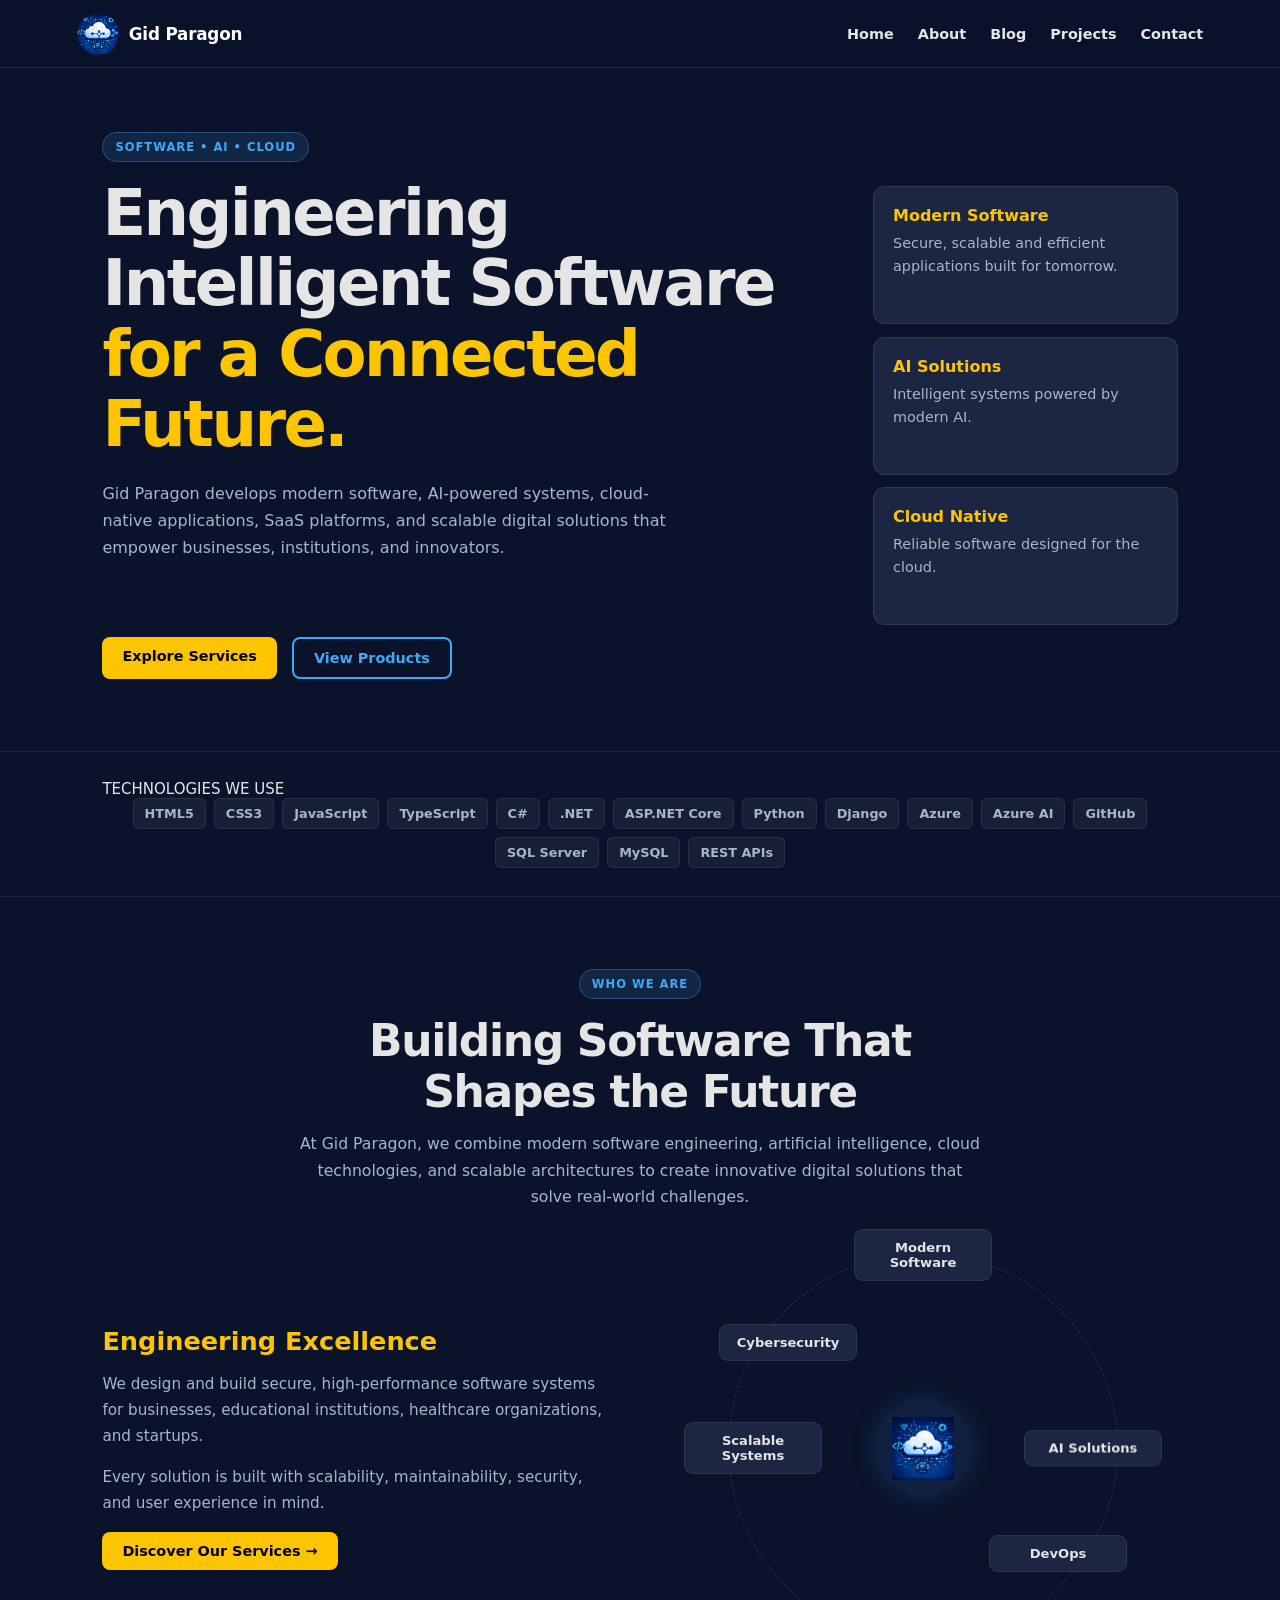
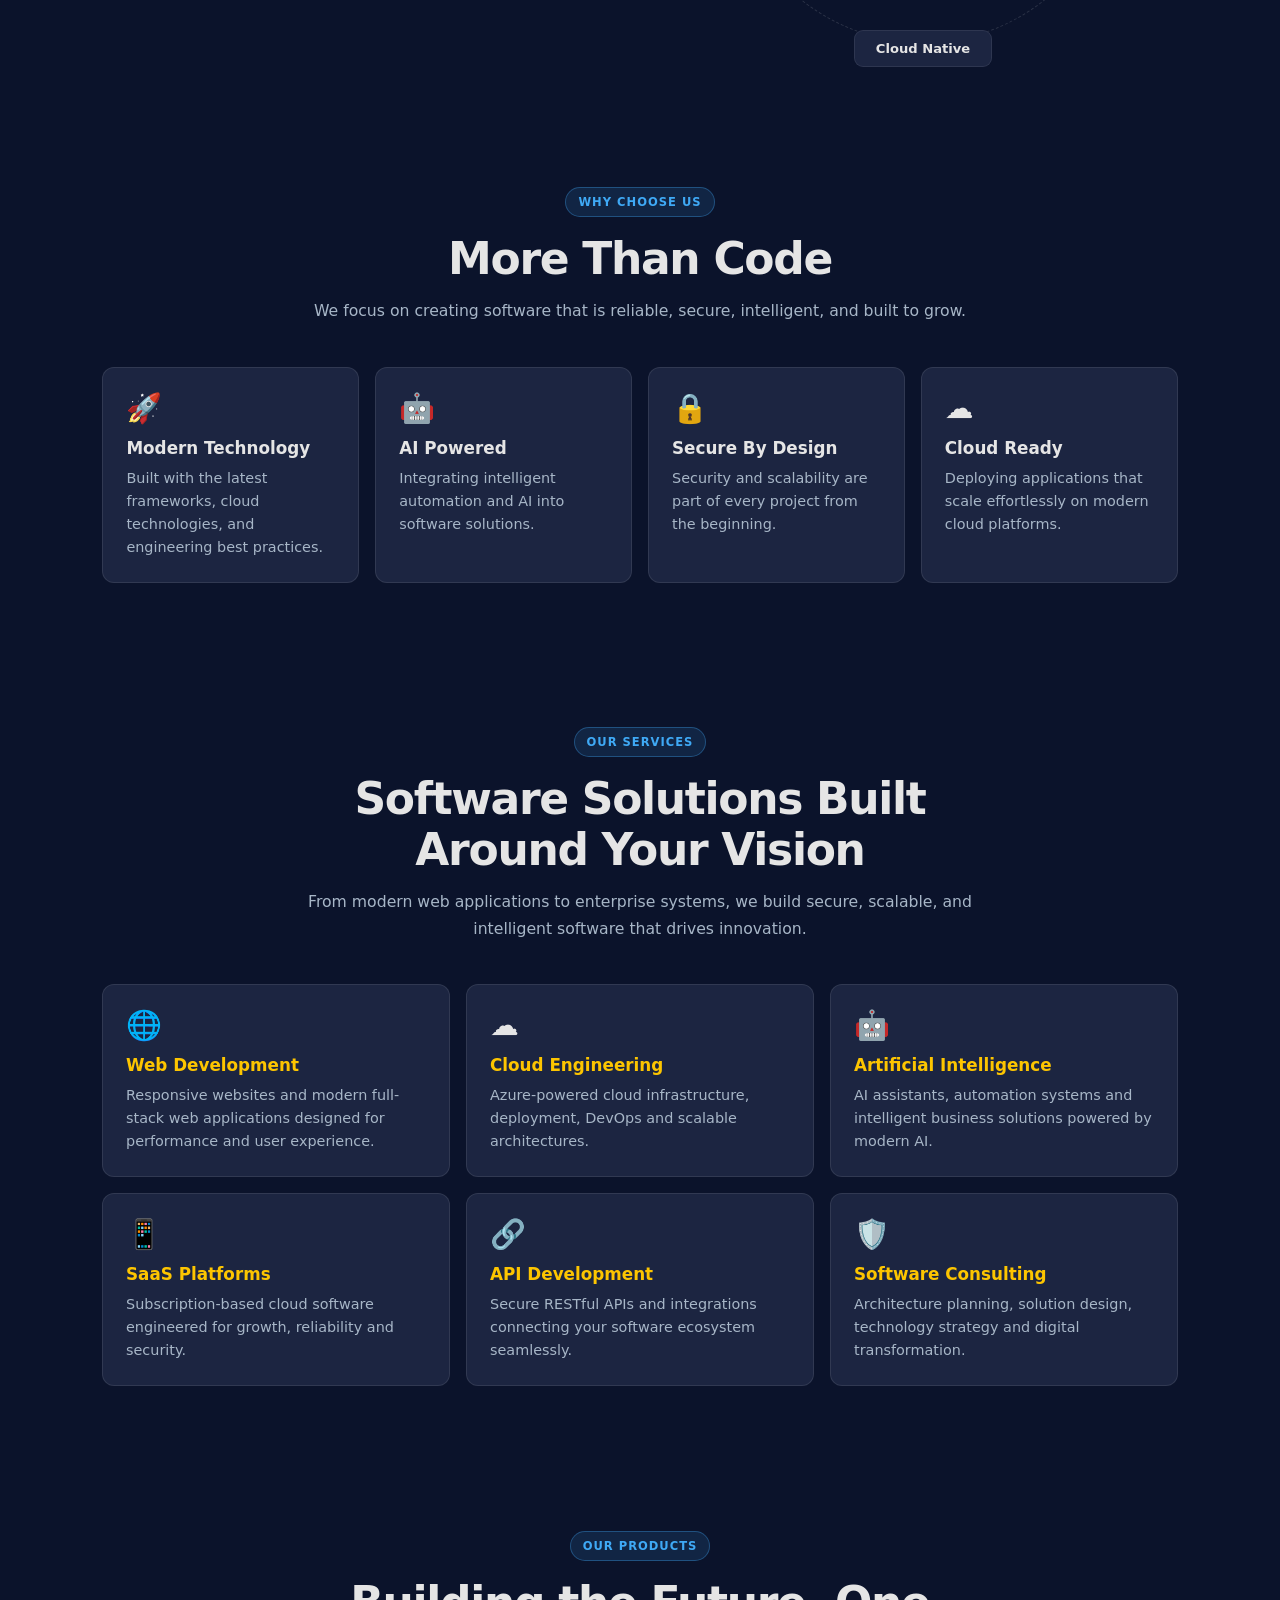
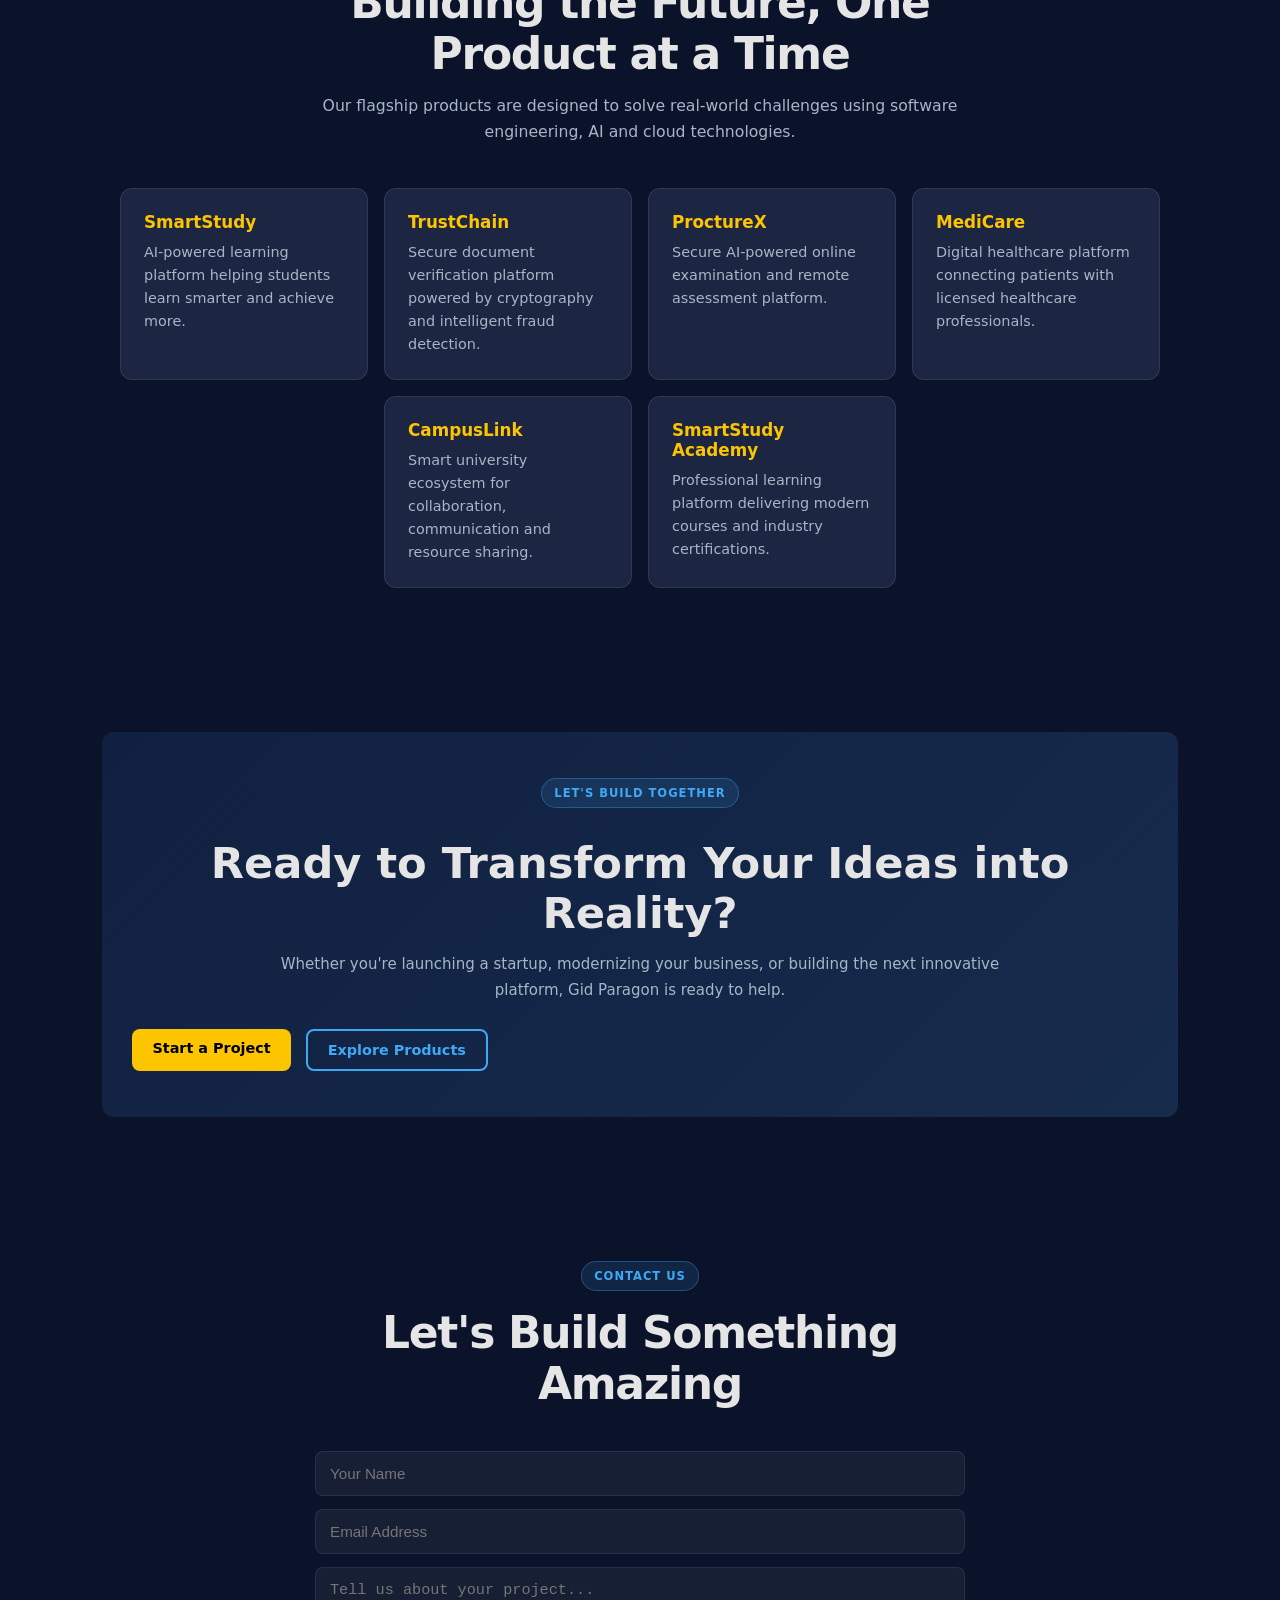
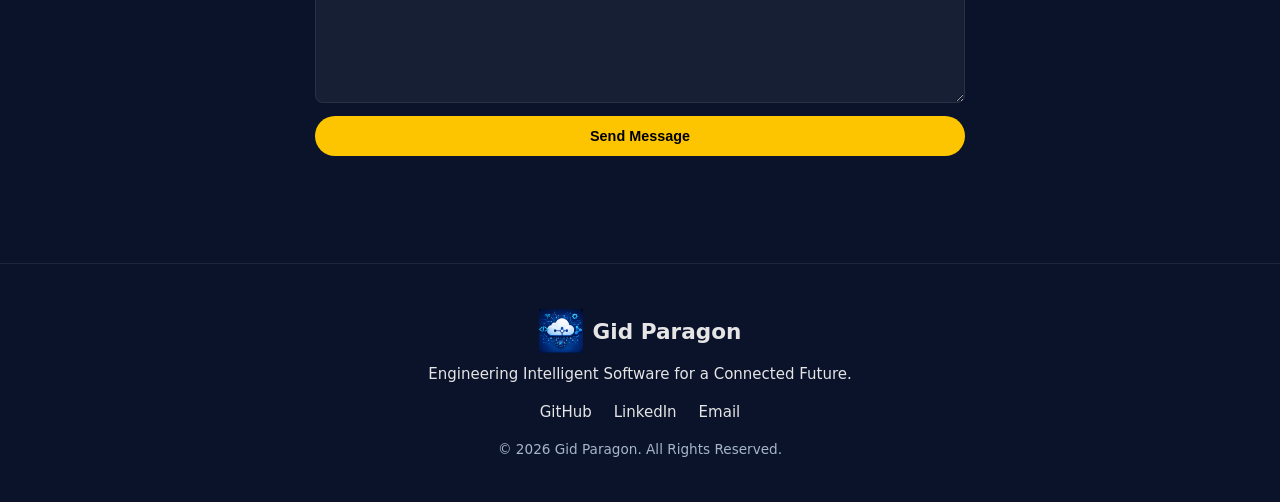
==== commit 224b21d1: "added ChainDev html file" ====
--- a/index.html
+++ b/index.html
@@ -6,7 +6,7 @@
     <meta charset="UTF-8">
     <meta name="viewport" content="width=device-width, initial-scale=1.0">
 
-    <title>Gid Paragon | Engineering Intelligent Software</title>
+    <title>Gid Paragon</title>
 
     <meta name="description" content="Gid Paragon builds secure web applications, AI-powered software, cloud-native systems and scalable digital solutions.">
 
@@ -19,6 +19,8 @@
     <link rel="icon" href="Images/gidparagon.png">
 
     <link rel="stylesheet" href="style.css">
+
+    <link rel="icon" type="image/x-icon" href="favicon.ico">
 
     <script defer src="script.js"></script>
 
@@ -57,9 +59,9 @@
 
             <li><a href="#about">About</a></li>
 
-            <li><a href="#services">Services</a></li>
-
-            <li><a href="#products">Products</a></li>
+            <li><a href="blog.html">Blog</a></li>
+
+            <li><a href="#products">Projects</a></li>
 
             <li><a href="#contact">Contact</a></li>
 
@@ -135,7 +137,7 @@
 
                 <p>
 
-                    Secure, scalable applications built for tomorrow.
+                    Secure, scalable and efficient applications built for tomorrow.
 
                 </p>
 
--- a/style.css
+++ b/style.css
@@ -2,24 +2,21 @@
    GID PARAGON WEBSITE V2.0
    Modern Software Company Theme
 ===================================================== */
-        /* GOOGLE FONT */
-        
-        @import url('https://fonts.googleapis.com/css2?family=Inter:wght@300;400;500;600;700;800;900&display=swap');
         /* ==========================
         ROOT VARIABLES
 ========================== */
         
          :root {
-            --bg: #081120;
+            --bg: #0B132B;
             --bg2: #101B31;
-            --card: #13213D;
+            --card: #1C2541;
             --primary: #3FA9F5;
             --secondary: #FDC500;
             --white: #ffffff;
-            --text: #E8EEF7;
+            --text: #E5E5E5;
             --muted: #A7B6C7;
-            --radius: 18px;
-            --shadow: 0 8px 20px rgba(0, 0, 0, .25);
+            --radius: 12px;
+            --shadow: 0 10px 24px rgba(0, 0, 0, .18);
         }
         /* ==========================
         RESET
@@ -36,64 +33,10 @@
         }
         
         body {
-            font-family: "Inter", sans-serif;
-            background: linear-gradient( 135deg, var(--bg), var(--bg2));
+            font-family: system-ui, -apple-system, BlinkMacSystemFont, "Segoe UI", sans-serif;
+            background: var(--bg);
             color: var(--text);
             overflow-x: hidden;
-        }
-        /* ==========================
-    BACKGROUND ANIMATION
-========================== */
-        
-        .bg-animation {
-            position: fixed;
-            inset: 0;
-            overflow: hidden;
-            z-index: -2;
-        }
-        
-        .bg-animation span {
-            position: absolute;
-            width: 350px;
-            height: 350px;
-            border-radius: 50%;
-            filter: blur(35px);
-            animation: float 30s ease-in-out infinite;
-            will-change: transform;
-        }
-        
-        .bg-animation span:nth-child(1) {
-            background: #1f6bff55;
-            top: -120px;
-            left: -80px;
-        }
-        
-        .bg-animation span:nth-child(2) {
-            background: #fdc50033;
-            right: -100px;
-            top: 10%;
-        }
-        
-        .bg-animation span:nth-child(3) {
-            background: #00b8ff33;
-            bottom: -120px;
-            left: 20%;
-        }
-        
-        .bg-animation span:nth-child(4) {
-            background: #3FA9F533;
-            bottom: 5%;
-            right: 10%;
-        }
-        
-        @keyframes float {
-            0%,
-            100% {
-                transform: translateY(0) scale(1);
-            }
-            50% {
-                transform: translateY(-40px) scale(1.12);
-            }
         }
         /* ==========================
         NAVBAR
@@ -108,12 +51,11 @@
             justify-content: space-between;
             align-items: center;
             padding: 18px 8%;
-            -webkit-backdrop-filter: blur(8px);
-            backdrop-filter: blur(8px);
             background: rgba(8, 17, 32, .72);
             border-bottom: 1px solid rgba(255, 255, 255, .08);
             z-index: 1000;
             transition: .4s;
+            height: 30px;
         }
         
         .logo {
@@ -124,8 +66,8 @@
         }
         
         .logo img {
-            width: 62px;
-            height: 62px;
+            width: 60px;
+            height: 60px;
             border-radius: 50%;
         }
         
@@ -361,7 +303,6 @@
             display: flex;
             gap: 20px;
             width: max-content;
-            animation: marquee 30s linear infinite;
         }
         
         .tech-scroll span {
@@ -380,14 +321,6 @@
             transform: translateY(-5px);
         }
         
-        @keyframes marquee {
-            from {
-                transform: translateX(0);
-            }
-            to {
-                transform: translateX(-50%);
-            }
-        }
         /* =====================================================
             ABOUT
     ===================================================== */
@@ -436,8 +369,7 @@
             display: flex;
             justify-content: center;
             align-items: center;
-            box-shadow: 0 0 45px rgba(63, 169, 245, .45);
-            animation: pulse 3s infinite;
+            box-shadow: 0 0 25px rgba(63, 169, 245, .18);
         }
         
         .center-logo img {
@@ -539,33 +471,6 @@
             color: var(--muted);
         }
         /* =====================================================
-            ANIMATIONS
-    ===================================================== */
-        
-        @keyframes pulse {
-            0%,
-            100% {
-                box-shadow: 0 0 35px rgba(63, 169, 245, .4);
-            }
-            50% {
-                box-shadow: 0 0 70px rgba(253, 197, 0, .55);
-            }
-        }
-        
-        @keyframes spinSlow {
-            from {
-                transform: rotate(0);
-            }
-            to {
-                transform: rotate(360deg);
-            }
-        }
-        /* Keep logo upright */
-        
-        .center-logo {
-            animation: pulse 3s infinite;
-        }
-        /* =====================================================
         SERVICES
 ===================================================== */
         
@@ -904,4 +809,428 @@
                 transition: none !important;
                 scroll-behavior: auto !important;
             }
-        }+        }
+
+/* =====================================================
+   VISUAL REFINEMENT
+   Compact spacing, quiet surfaces, and purposeful motion.
+===================================================== */
+
+body {
+    background: var(--bg);
+    font-size: 15px;
+}
+
+.bg-animation {
+    display: none;
+}
+
+nav {
+    height: auto;
+    min-height: 68px;
+    padding: 10px 6%;
+    background: rgba(11, 19, 43, .96);
+    border-bottom-color: rgba(229, 229, 229, .1);
+    transition: background-color .2s ease, box-shadow .2s ease;
+}
+
+nav.scrolled {
+    background: rgba(11, 19, 43, .98);
+    box-shadow: 0 8px 22px rgba(0, 0, 0, .18);
+}
+
+.logo {
+    gap: 10px;
+}
+
+.logo img {
+    width: 42px;
+    height: 42px;
+}
+
+.logo span {
+    font-size: 1.05rem;
+    letter-spacing: -.2px;
+}
+
+#nav-links {
+    gap: 24px;
+}
+
+#nav-links a {
+    font-size: .9rem;
+    font-weight: 600;
+}
+
+#nav-links a::after {
+    bottom: -5px;
+    height: 1px;
+    transition: width .2s ease;
+}
+
+#menu {
+    font-size: 26px;
+    line-height: 1;
+}
+
+.hero {
+    min-height: 680px;
+    padding: 132px 8% 72px;
+    gap: 42px;
+}
+
+.hero h1 {
+    max-width: 700px;
+    font-size: clamp(2.5rem, 5vw, 4rem);
+    letter-spacing: -.04em;
+}
+
+.hero p {
+    max-width: 590px;
+    margin-bottom: 26px;
+    font-size: 1rem;
+    line-height: 1.7;
+}
+
+.hero-tag,
+.section-tag {
+    padding: 7px 12px;
+    margin-bottom: 16px;
+    border-radius: 999px;
+    font-size: .72rem;
+    letter-spacing: 1px;
+}
+
+.typing-box {
+    height: 26px;
+    margin-bottom: 24px;
+    font-size: .95rem;
+}
+
+.hero-buttons {
+    justify-content: flex-start;
+}
+
+.primary-btn,
+.secondary-btn {
+    padding: 11px 20px;
+    border-radius: 8px;
+    font-size: .9rem;
+}
+
+.primary-btn:hover,
+.secondary-btn:hover,
+button:hover {
+    transform: none;
+}
+
+.hero-cards {
+    width: 305px;
+    gap: 12px;
+}
+
+.floating-card,
+.why-card,
+.service-card,
+.product-card {
+    background: var(--card);
+    border: 1px solid rgba(229, 229, 229, .1);
+    border-radius: var(--radius);
+    box-shadow: none;
+    -webkit-backdrop-filter: none;
+    backdrop-filter: none;
+}
+
+.floating-card {
+    padding: 19px;
+}
+
+.floating-card h3 {
+    margin-bottom: 7px;
+    font-size: 1rem;
+}
+
+.floating-card p,
+.why-card p,
+.service-card p,
+.product-card p {
+    font-size: .9rem;
+    line-height: 1.6;
+}
+
+section {
+    padding: 72px 8%;
+}
+
+.section-header {
+    max-width: 680px;
+    margin-bottom: 42px;
+}
+
+.section-header h2 {
+    margin-bottom: 14px;
+    font-size: clamp(2rem, 4vw, 2.75rem);
+    letter-spacing: -.03em;
+}
+
+.section-header p {
+    font-size: .98rem;
+    line-height: 1.7;
+}
+
+.technologies {
+    padding-top: 28px;
+    padding-bottom: 28px;
+    border-top: 1px solid rgba(229, 229, 229, .08);
+    border-bottom: 1px solid rgba(229, 229, 229, .08);
+}
+
+.tech-scroll {
+    width: auto;
+    justify-content: center;
+    flex-wrap: wrap;
+    gap: 8px;
+    animation: none;
+}
+
+.tech-scroll span {
+    padding: 7px 11px;
+    border-radius: 6px;
+    color: var(--muted);
+    font-size: .8rem;
+}
+
+.tech-scroll span:hover {
+    transform: none;
+    background: var(--card);
+    color: var(--secondary);
+}
+
+.about-grid {
+    gap: 56px;
+}
+
+.about-text h3 {
+    margin-bottom: 16px;
+    font-size: 1.6rem;
+}
+
+.about-text p {
+    margin-bottom: 15px;
+    font-size: .95rem;
+    line-height: 1.7;
+}
+
+.about-circle {
+    width: 390px;
+    height: 390px;
+    border-width: 1px;
+}
+
+.center-logo {
+    width: 96px;
+    height: 96px;
+    box-shadow: 0 0 25px rgba(63, 169, 245, .18);
+    animation: none;
+}
+
+.center-logo img {
+    width: 62px;
+}
+
+.orbit {
+    width: 138px;
+    padding: 10px;
+    border-radius: 9px;
+    background: var(--card);
+    font-size: .82rem;
+}
+
+.right {
+    right: -45px;
+}
+
+.left {
+    left: -45px;
+}
+
+.top,
+.bottom {
+    left: 50%;
+}
+
+.why-grid,
+.services-grid {
+    gap: 16px;
+}
+
+.why-card,
+.service-card {
+    padding: 23px;
+    transition: border-color .2s ease, background-color .2s ease;
+}
+
+.why-card:hover,
+.service-card:hover {
+    transform: none;
+    border-color: rgba(253, 197, 0, .6);
+    box-shadow: none;
+}
+
+.icon,
+.service-icon {
+    margin-bottom: 13px;
+    font-size: 1.8rem;
+}
+
+.why-card h3,
+.service-card h3,
+.product-card h3 {
+    margin-bottom: 9px;
+    font-size: 1.05rem;
+}
+
+.service-card::before {
+    height: 2px;
+    transition: transform .2s ease;
+}
+
+.project-grid {
+    gap: 16px;
+    margin-top: 30px;
+}
+
+.product-card {
+    padding: 23px;
+    transition: border-color .2s ease;
+}
+
+.product-card:hover {
+    transform: none;
+    border-color: rgba(253, 197, 0, .6);
+    box-shadow: none;
+}
+
+.cta-section {
+    padding: 72px 8%;
+}
+
+.cta-box {
+    padding: 46px 30px;
+    border-radius: var(--radius);
+    box-shadow: none;
+}
+
+.cta-box h2 {
+    margin: 14px 0;
+    font-size: clamp(1.8rem, 4vw, 2.7rem);
+}
+
+.cta-box p {
+    margin-bottom: 26px;
+    line-height: 1.7;
+}
+
+form {
+    max-width: 650px;
+    gap: 13px;
+}
+
+input,
+textarea {
+    padding: 13px 14px;
+    border-radius: 8px;
+    font-size: .95rem;
+}
+
+button {
+    padding: 12px 18px;
+    font-size: .9rem;
+}
+
+footer {
+    padding: 45px 8%;
+    margin-top: 35px;
+}
+
+.footer-logo {
+    gap: 10px;
+    margin-bottom: 12px;
+}
+
+.footer-logo img {
+    width: 44px;
+    height: 44px;
+}
+
+.footer-logo h2 {
+    font-size: 1.35rem;
+}
+
+.footer-links {
+    gap: 22px;
+    margin: 20px 0;
+}
+
+.copyright {
+    margin-top: 18px;
+    font-size: .85rem;
+}
+
+@media (max-width: 1100px) {
+    .hero {
+            min-height: auto;
+    }
+    .about-circle {
+            transform: scale(.9);
+    }
+}
+
+@media (max-width: 768px) {
+    nav {
+            min-height: 62px;
+            padding: 9px 6%;
+    }
+    #nav-links {
+            top: 62px;
+            width: 240px;
+            height: auto;
+            min-height: calc(100vh - 62px);
+            padding: 26px;
+            gap: 20px;
+            background: var(--bg);
+            border-left: 1px solid rgba(229, 229, 229, .1);
+    }
+    .hero {
+            padding-top: 112px;
+            padding-bottom: 60px;
+            text-align: left;
+    }
+    .hero-buttons {
+            justify-content: flex-start;
+    }
+    .hero-cards {
+            max-width: 100%;
+    }
+    .about-circle {
+            width: 300px;
+            height: 300px;
+            transform: scale(.85);
+    }
+    .orbit {
+            width: 120px;
+            font-size: .75rem;
+    }
+    .right {
+            right: -38px;
+    }
+    .left {
+            left: -38px;
+    }
+}
+
+@media (prefers-reduced-motion: reduce) {
+    html {
+            scroll-behavior: auto;
+    }
+}
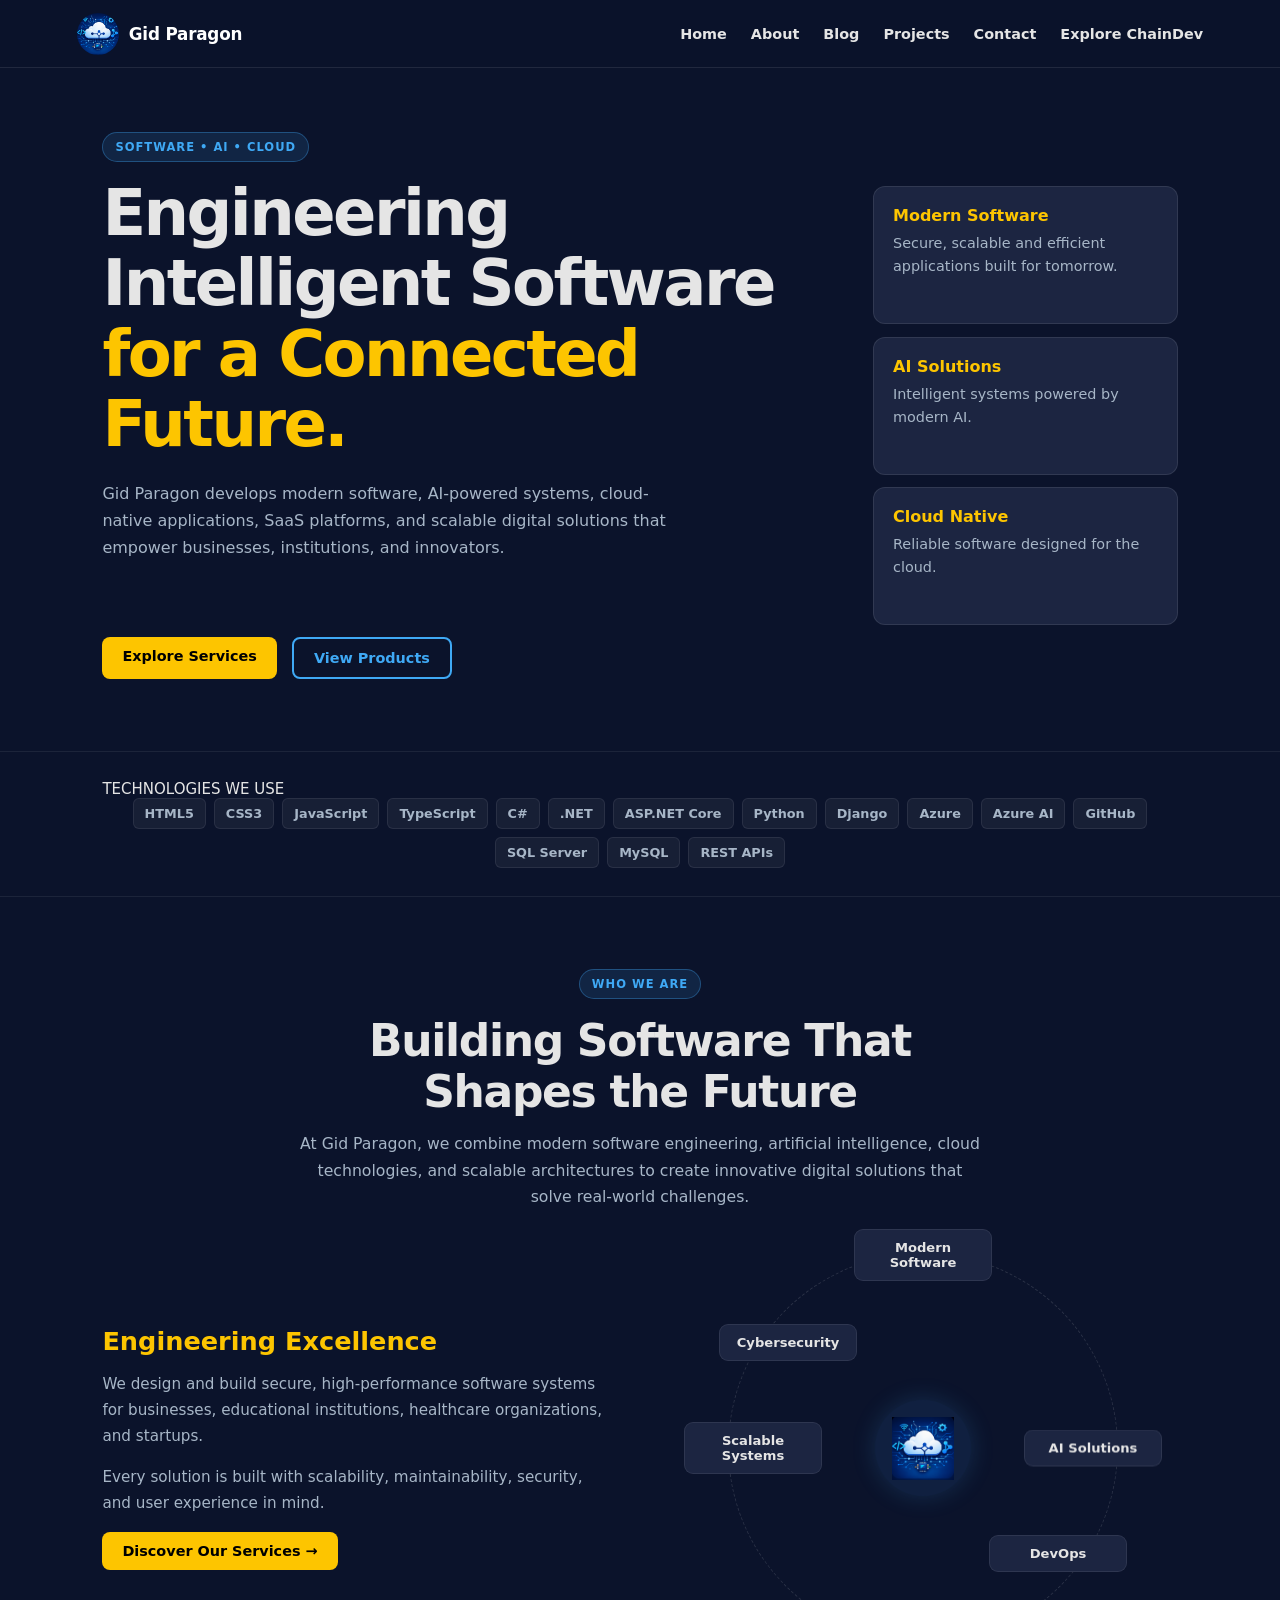
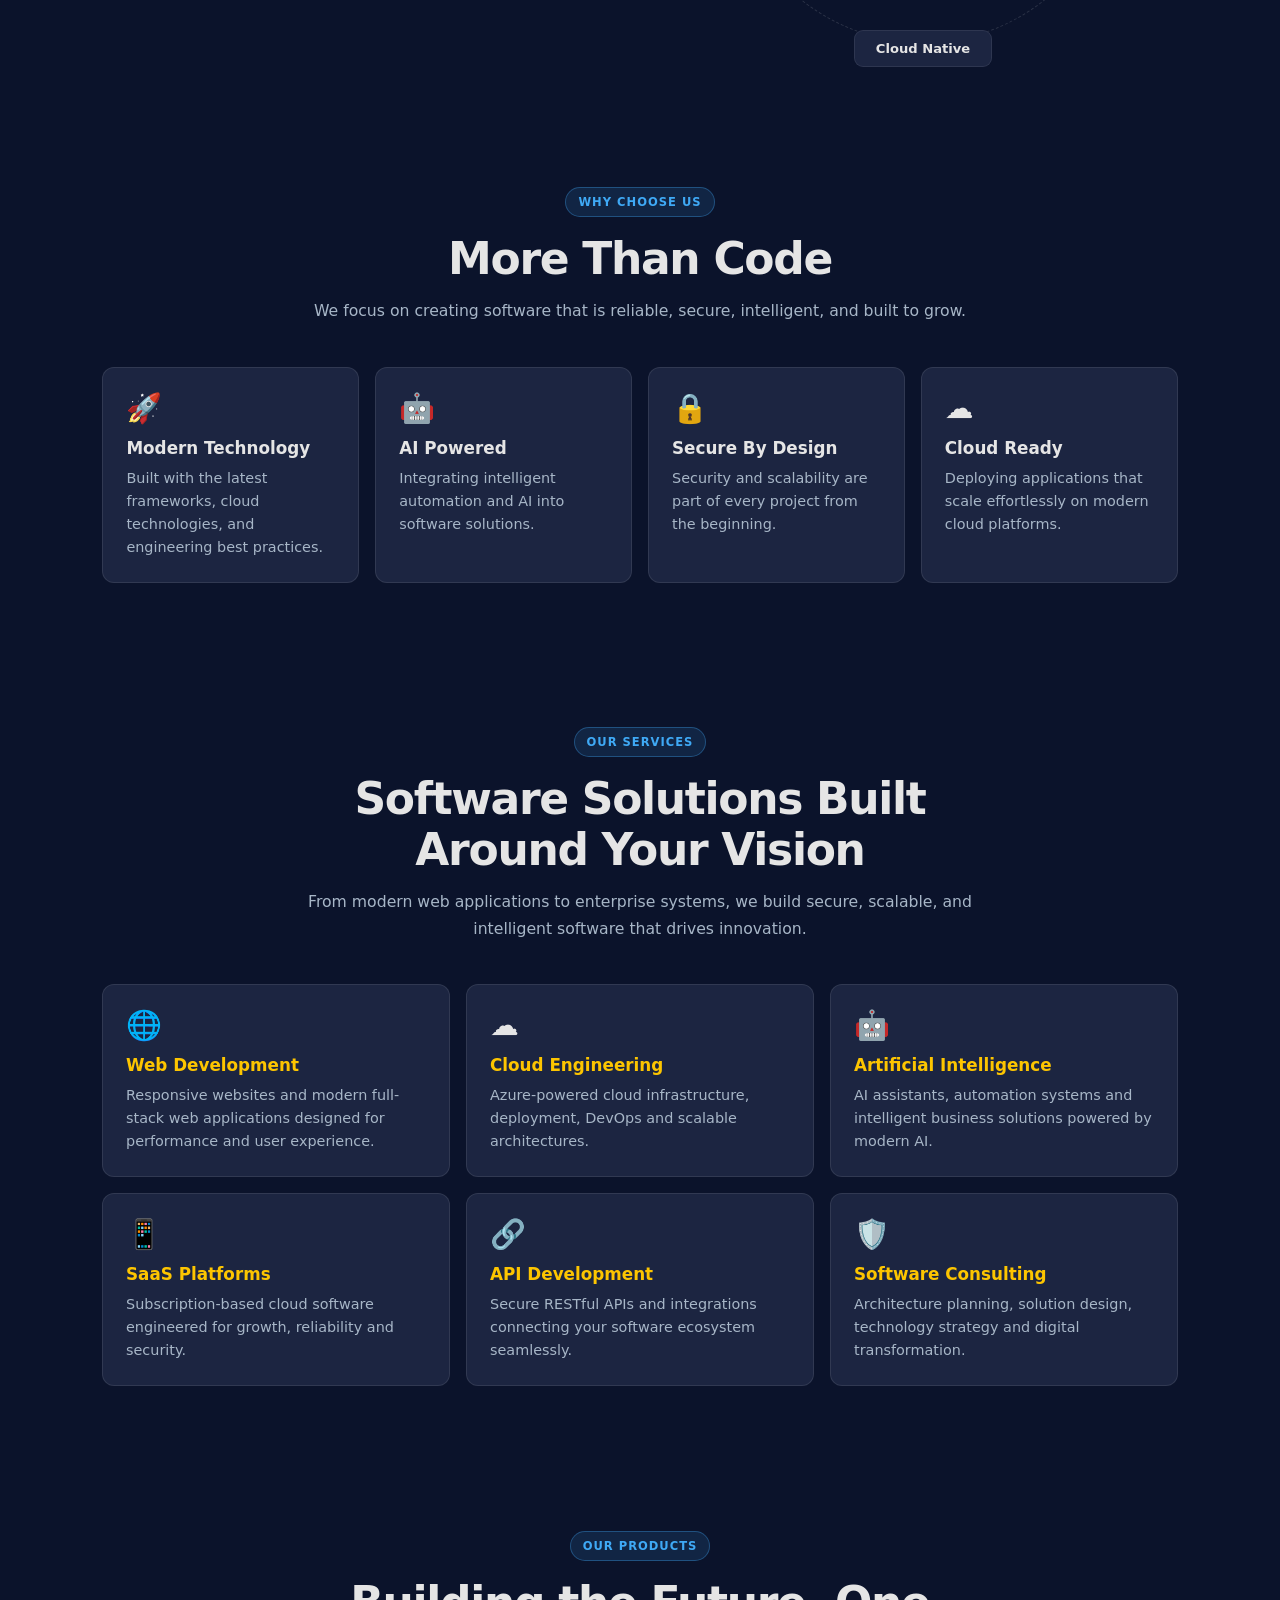
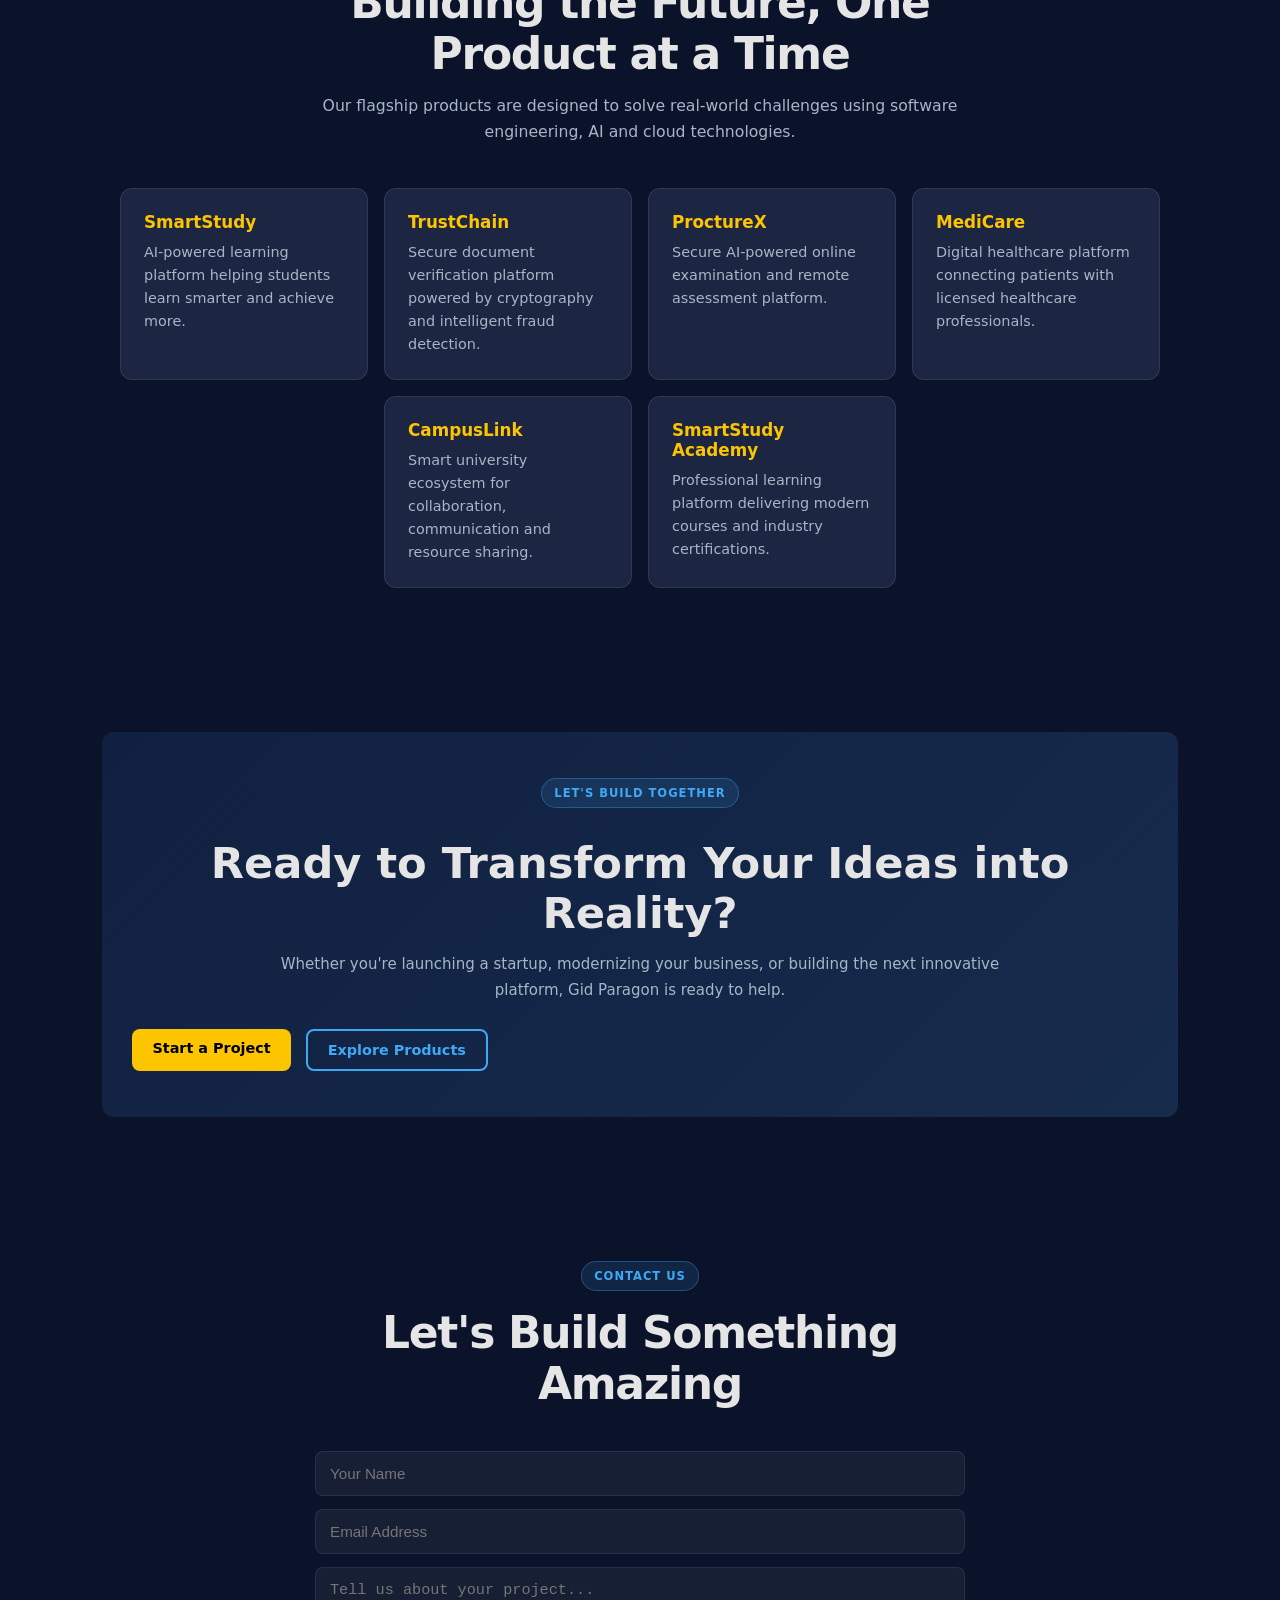
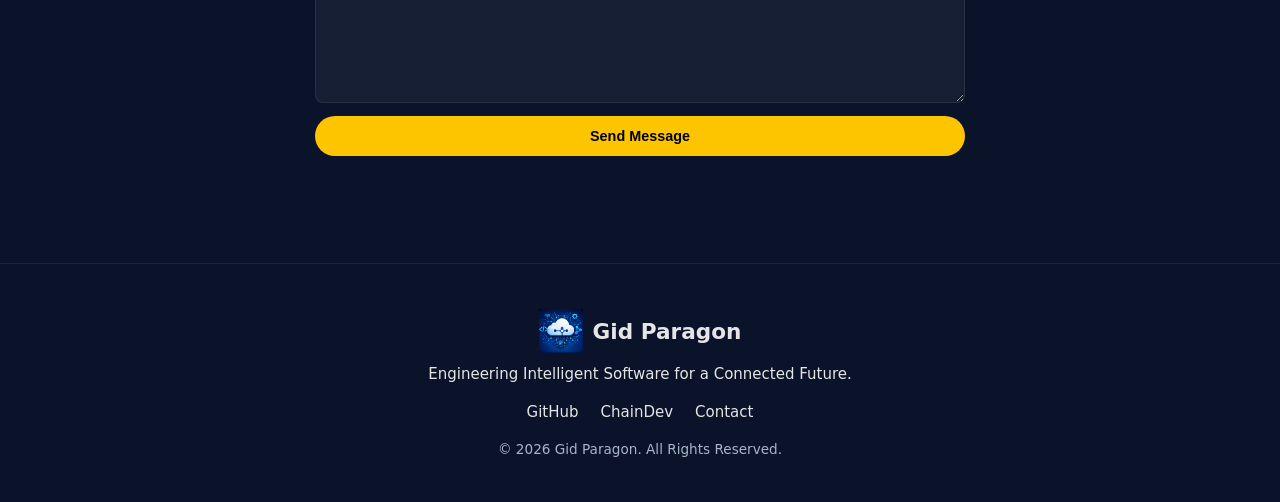
==== commit 25b02db3: "content: draft C# and .NET beginner guide for blog" ====
--- a/index.html
+++ b/index.html
@@ -19,8 +19,6 @@
     <link rel="icon" href="Images/gidparagon.png">
 
     <link rel="stylesheet" href="style.css">
-
-    <link rel="icon" type="image/x-icon" href="favicon.ico">
 
     <script defer src="script.js"></script>
 
@@ -45,7 +43,7 @@
 
     <nav>
 
-        <a href="#" class="logo">
+        <a href="index.html" class="logo">
 
             <img src="Images/gidparagon.png" alt="Gid Paragon Logo">
 
@@ -65,13 +63,11 @@
 
             <li><a href="#contact">Contact</a></li>
 
+            <li><a href="chaindev.html">Explore ChainDev</a></li>
+
         </ul>
 
-        <div id="menu">
-
-            ☰
-
-        </div>
+        <button id="menu" type="button" aria-controls="nav-links" aria-expanded="false" aria-label="Open navigation menu">☰</button>
 
     </nav>
 
@@ -707,11 +703,11 @@
 
         <div class="footer-links">
 
-            <a href="#">GitHub</a>
-
-            <a href="#">LinkedIn</a>
-
-            <a href="mailto:example@gmail.com">Email</a>
+            <a href="https://github.com/gidadomukhtar" target="_blank" rel="noopener noreferrer">GitHub</a>
+
+            <a href="chaindev.html">ChainDev</a>
+
+            <a href="#contact">Contact</a>
 
         </div>
 
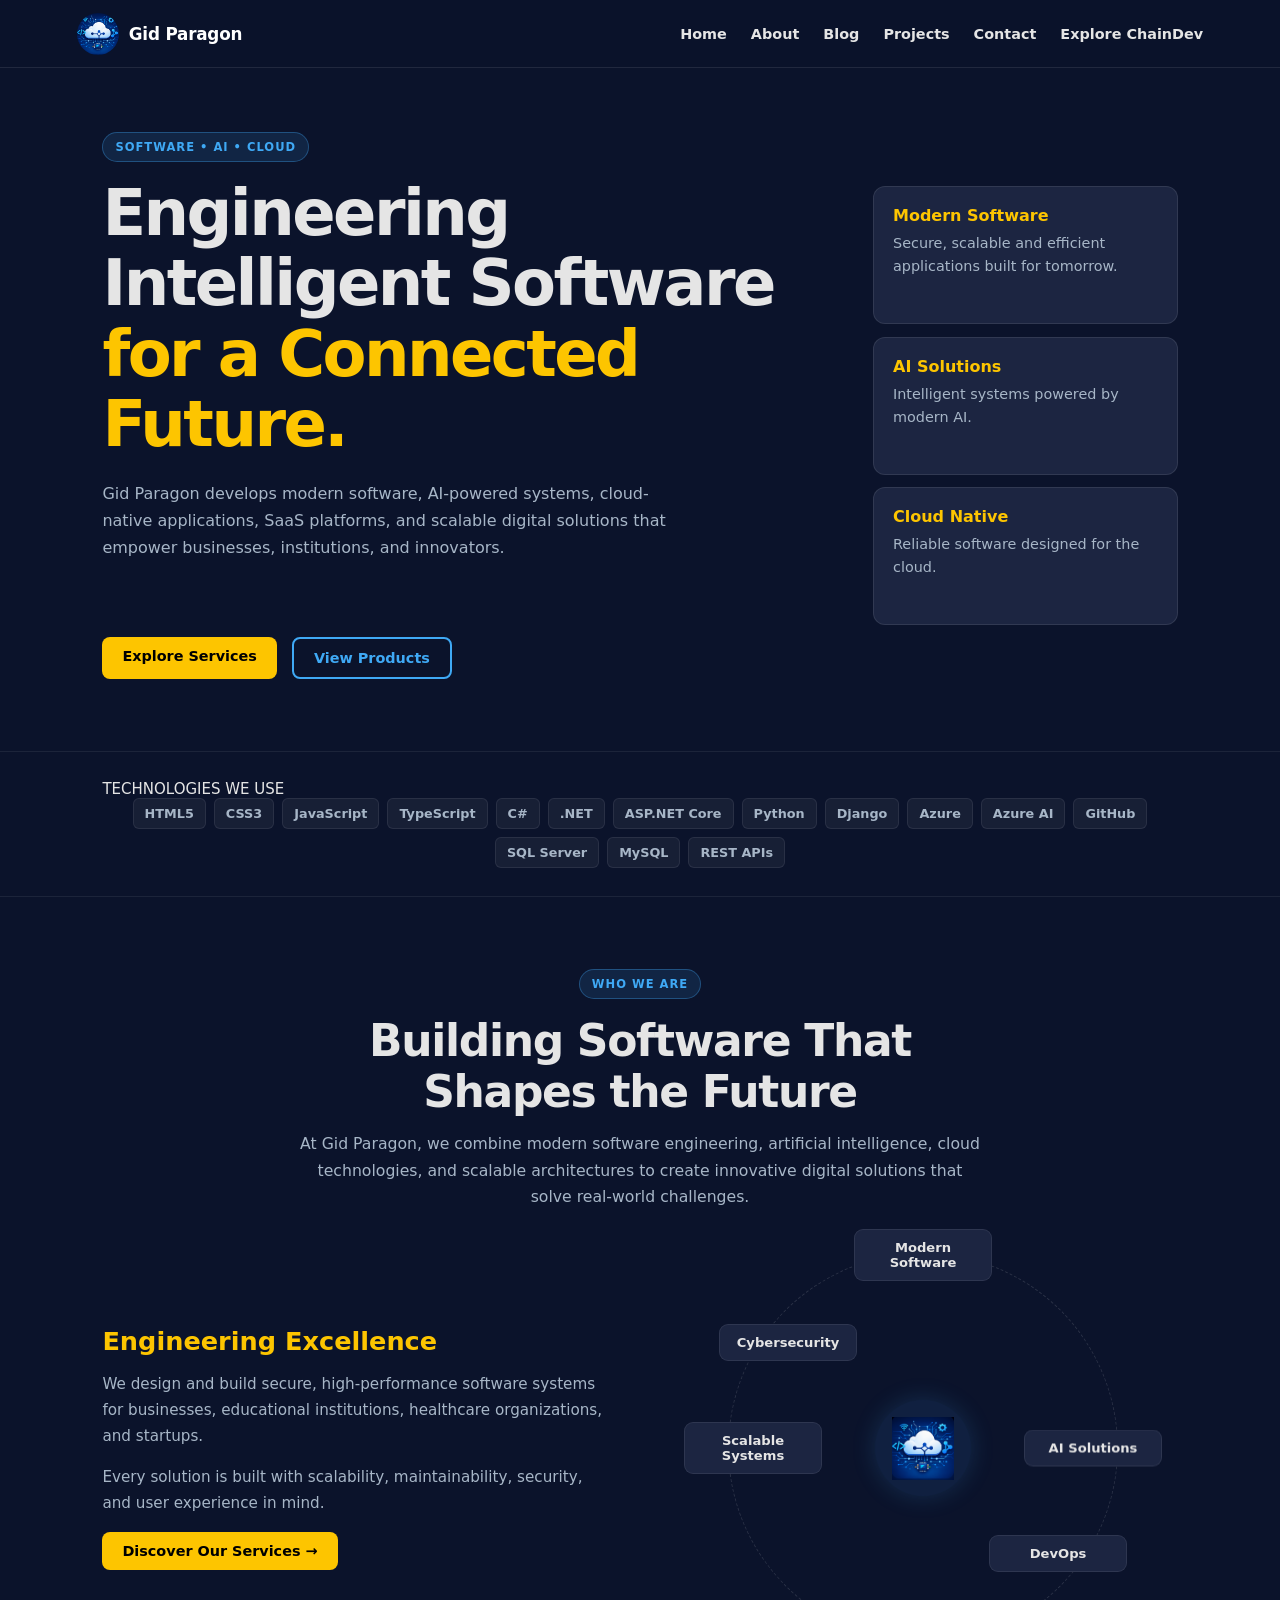
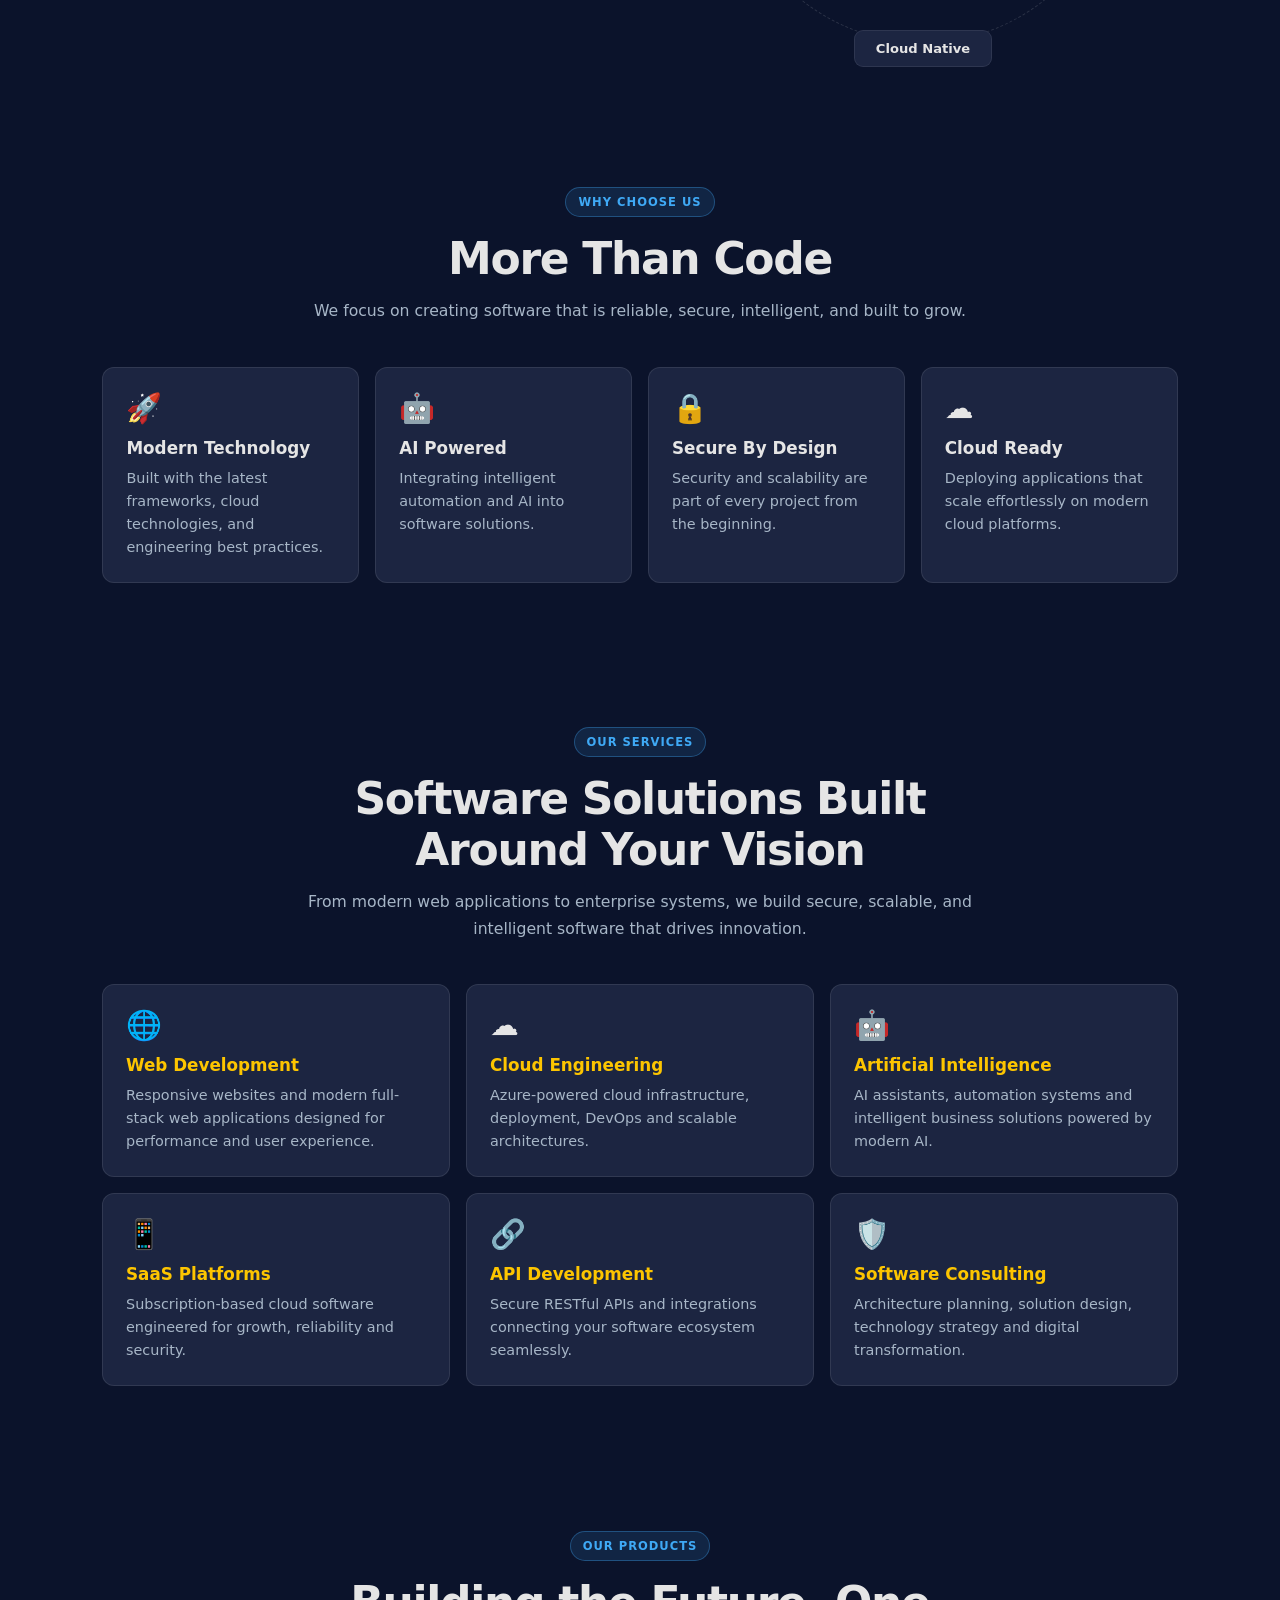
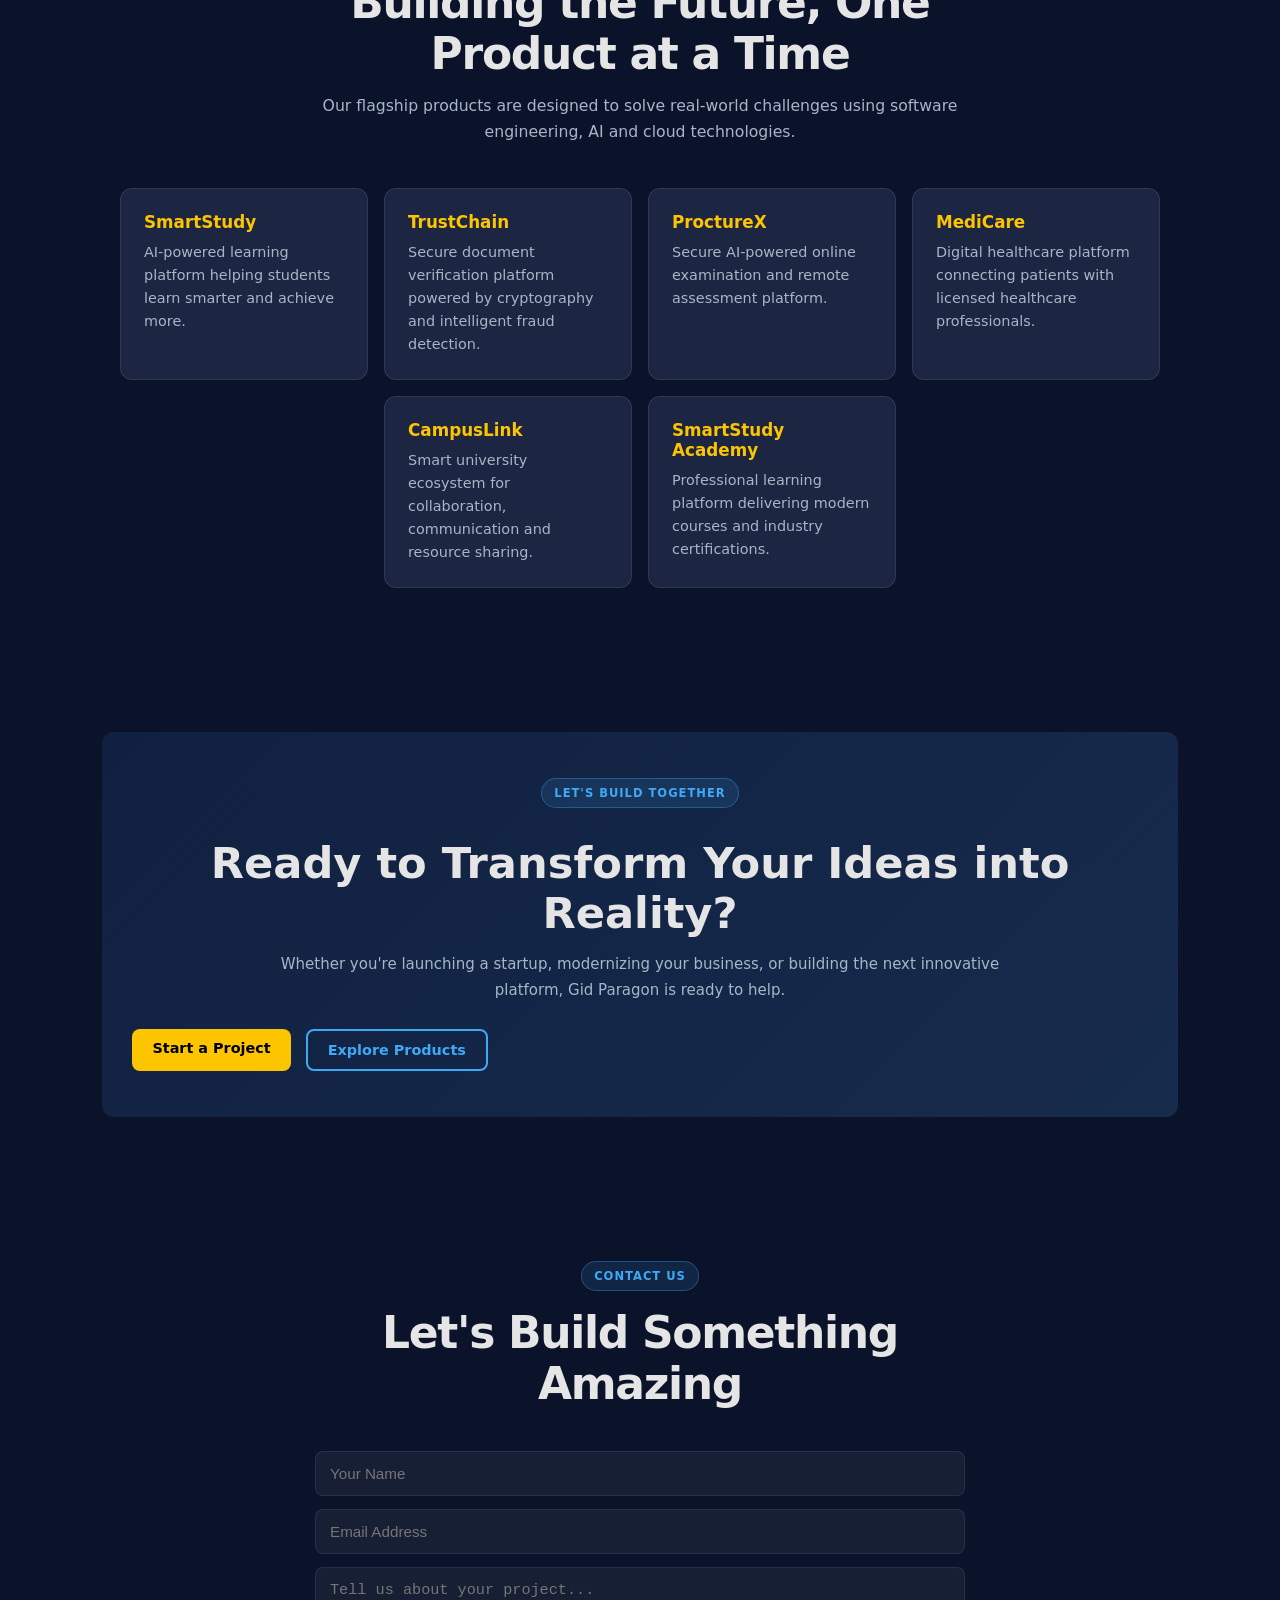
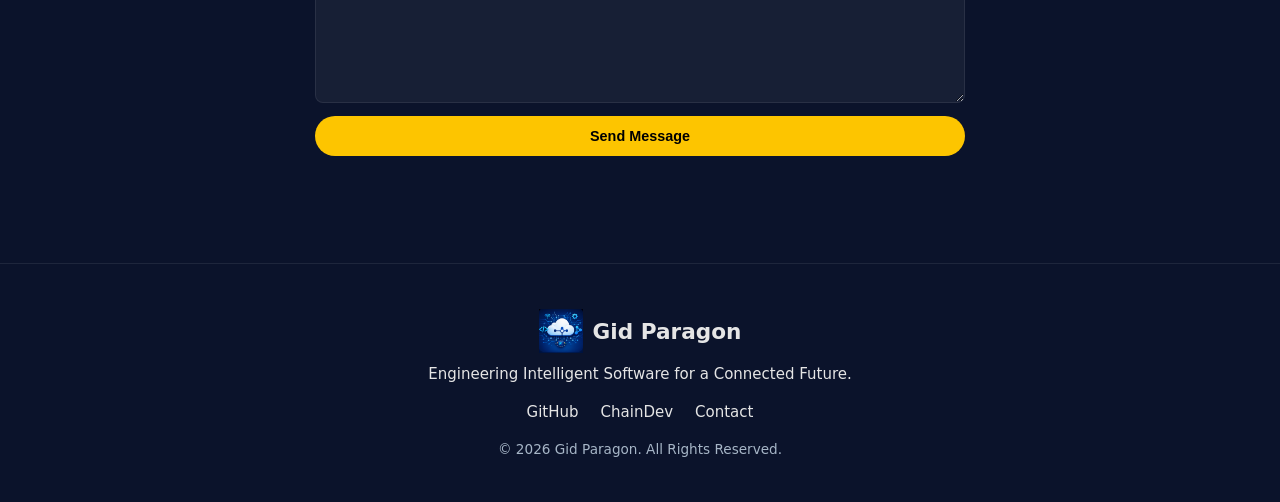
==== commit 53eefc79: "feat: add responsive ChainDev events hub with event filtering and registration links" ====
--- a/index.html
+++ b/index.html
@@ -713,7 +713,7 @@
 
         <p class="copyright">
 
-            © 2026 Gid Paragon. All Rights Reserved.
+            © <span id="currentYear">2026</span> Gid Paragon. All Rights Reserved.
 
         </p>
 
